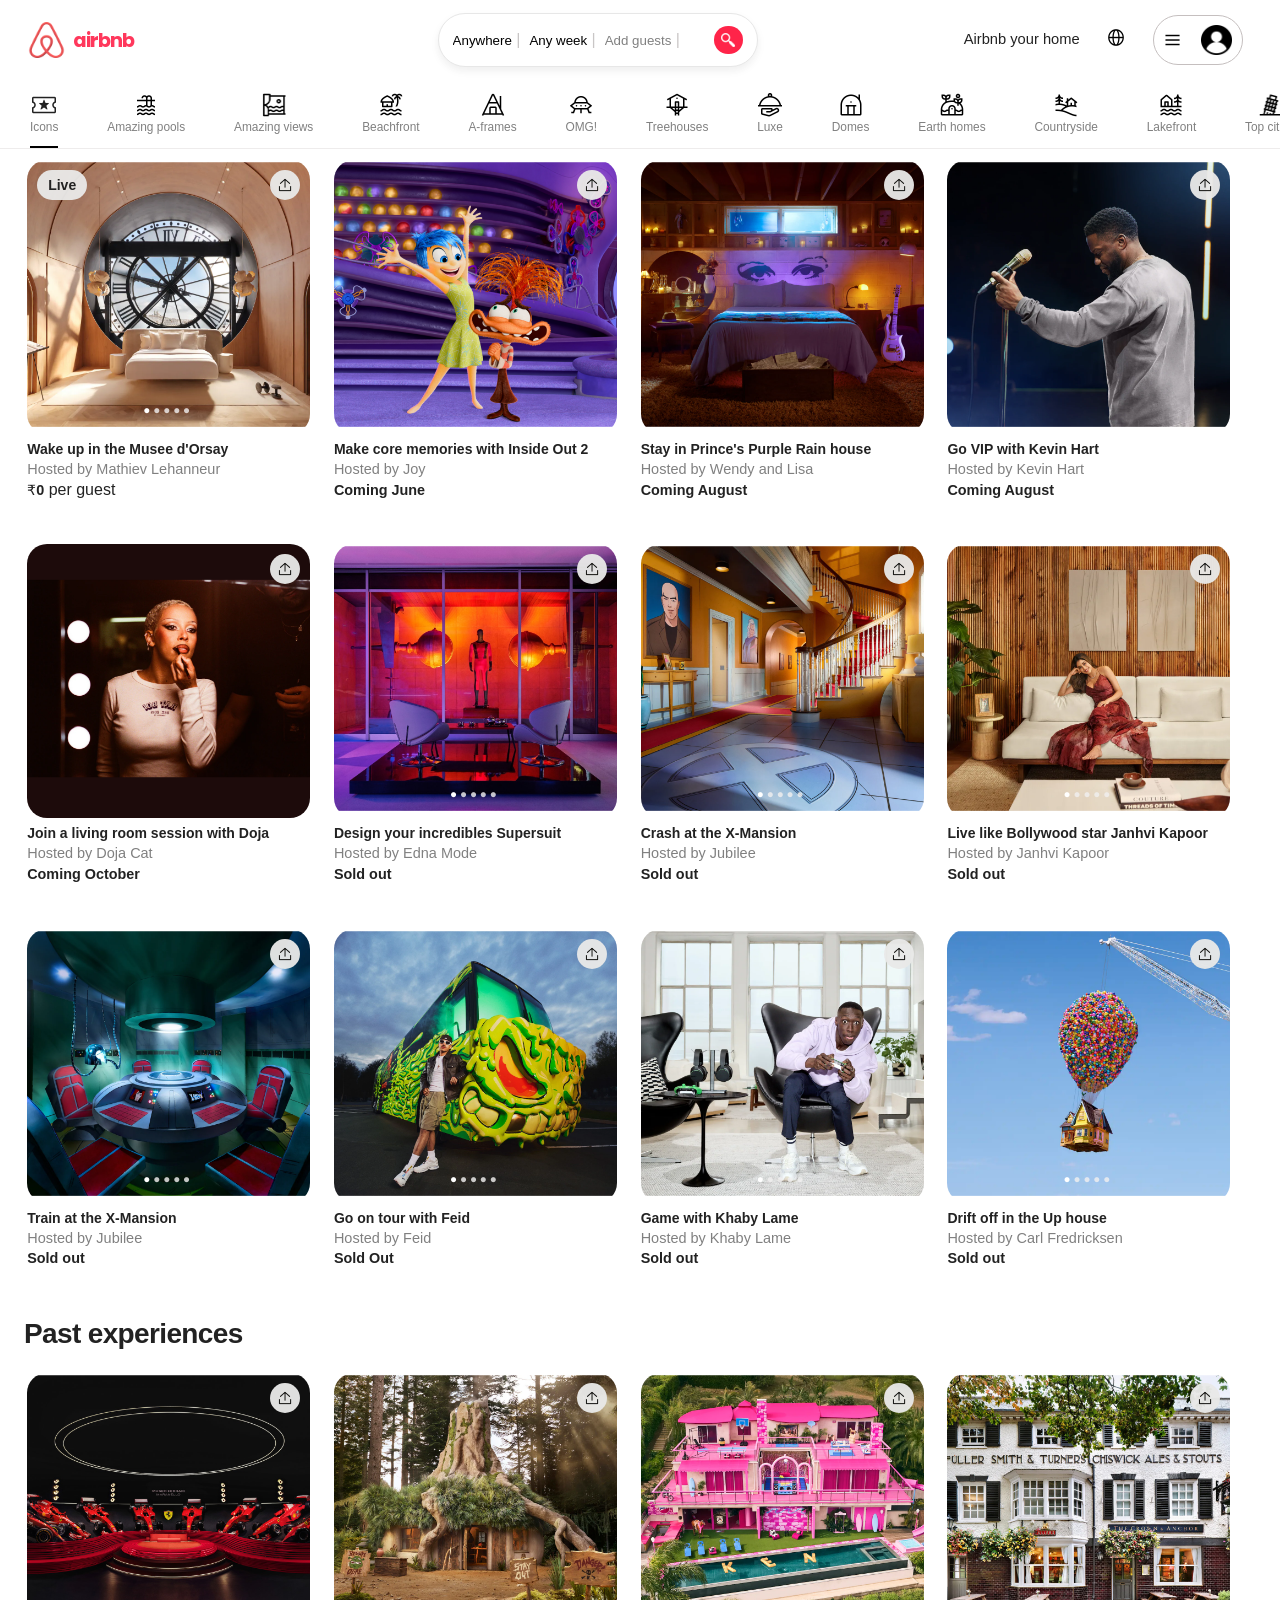
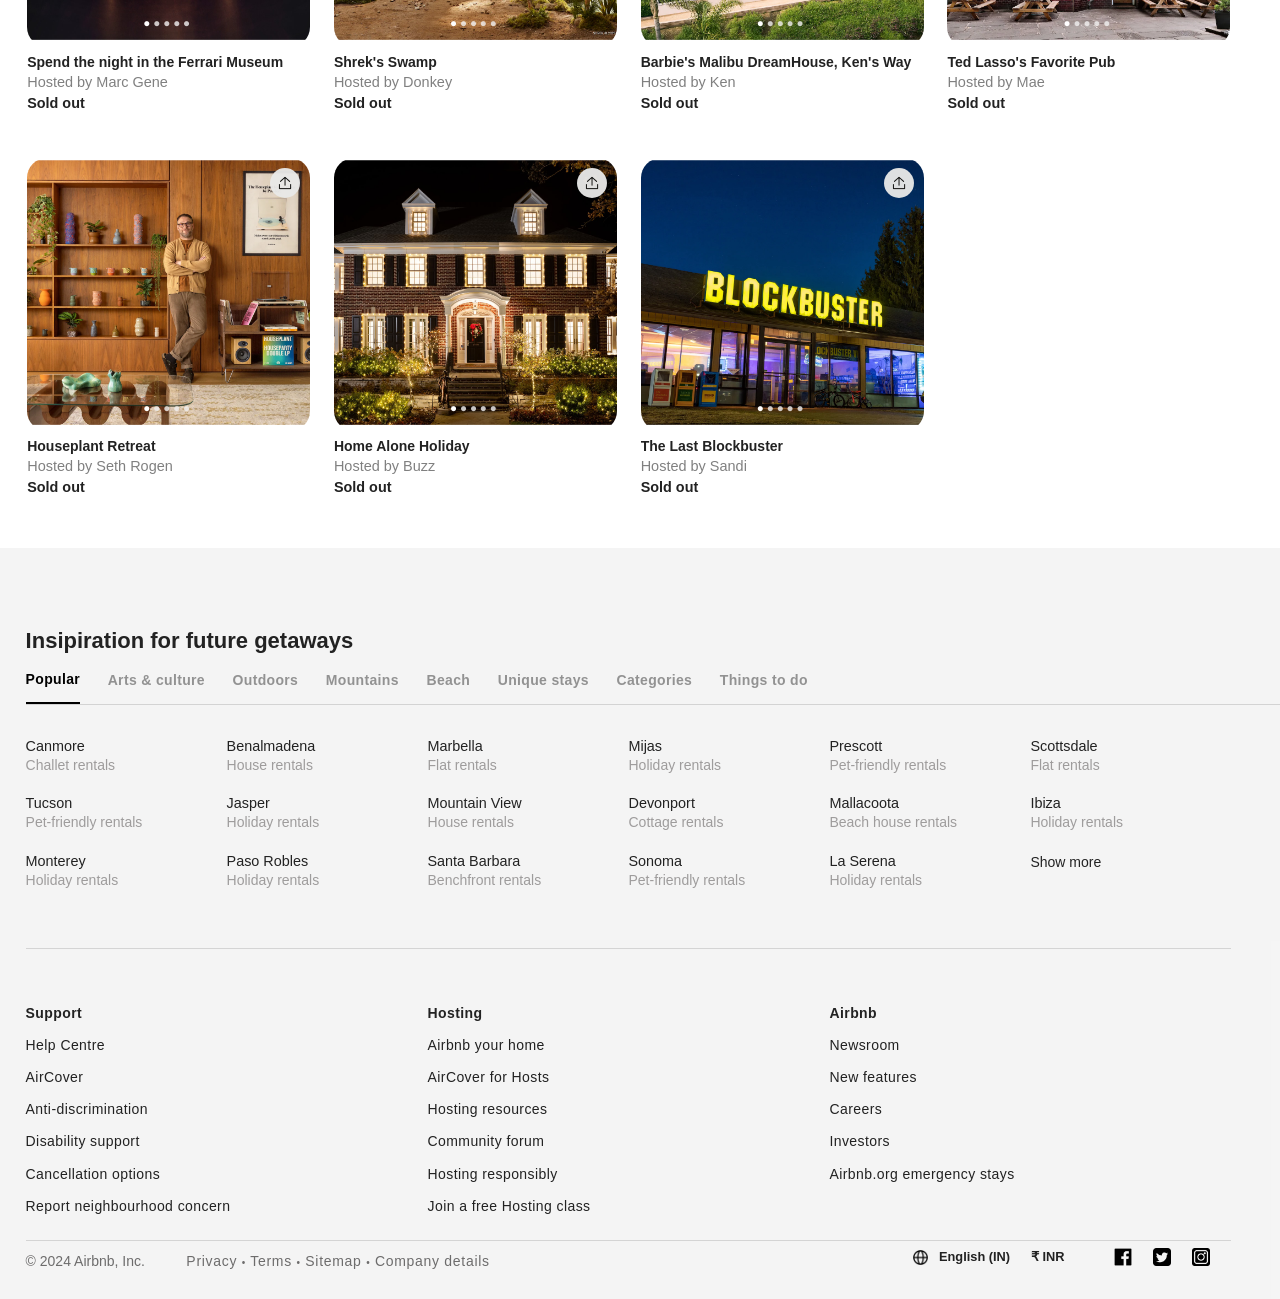
==== index.html @ fc6e86ed "inital commit" ====
<!DOCTYPE html>
<html lang="en">
  <head>
    <meta charset="UTF-8" />
    <meta name="viewport" content="width=device-width, initial-scale=1.0" />
    <title>Airbnb | Holiday rentals, cabins, beach houses and more</title>
    <link rel="stylesheet" href="style.css" />
    <link rel="icon" href="assets/icons/airbnb-icon.png" />
  </head>
  <body>
    <header>
      <button class="search-area search-width-340">
        <span class="search-icon">
          <img src="assets/icons/search.png" alt="search-icon" />
        </span>
        <span class="search-text">
          <span class="search-area-line1">Where to?</span>
          <span class="search-area-line2"
            >Anywhere • Any week • Add guests</span
          >
        </span>
      </button>

      <div class="search-width-744">
        <div class="airbnb-icon">
          <div class="icon">
            <img src="assets/icons/airbnb-icon.png" alt="" />
          </div>
          &nbsp;
          <span class="company-name">airbnb</span>
        </div>
        <div class="search-area-744">
          <button>
            <ul>
              <li>Anywhere</li>
              <li>Any week</li>
              <li>Add guests</li>
            </ul>
            <div class="search-icon">
              <img src="assets/icons/search-white.png" alt="" />
            </div>
          </button>
        </div>

        <div class="airbnb-nav-right-section">
          <span class="nav-text">Airbnb your home</span>
          <span class="globe-logo"
            ><img src="assets/icons/globe.png" alt=""
          /></span>
          <span class="user-section">
            <span class="burger-line">
              <img src="assets/icons/menu-burger-line.png" alt="" />
            </span>
            <span class="user-png">
              <img src="assets/icons/user.png" alt="" />
            </span>
          </span>
        </div>
      </div>
    </header>

    <menu>
      <div class="slidebar">
        <span class="slidebar-item">
          <img src="assets/icons/airbnb_icons.webp" alt="" />
          <p>Icons</p>
        </span>
        <span class="slidebar-item">
          <img src="assets/icons/pools_airbnb.jpg" alt="" />
          <p>Amazing pools</p>
        </span>
        <span class="slidebar-item">
          <img src="assets/icons/views_airbnb.jpg" alt="" />
          <p>Amazing views</p>
        </span>
        <span class="slidebar-item">
          <img src="assets/icons/beachfront_airbnb.jpg" alt="" />
          <p>Beachfront</p>
        </span>
        <span class="slidebar-item">
          <img src="assets/icons/a-frames_airbnb.jpg" alt="" />
          <p>A-frames</p>
        </span>
        <span class="slidebar-item">
          <img src="assets/icons/omg_airbnb.jpg" alt="" />
          <p>OMG!</p>
        </span>
        <span class="slidebar-item">
          <img src="assets/icons/tree-house_airbnb.jpg" alt="" />
          <p>Treehouses</p>
        </span>
        <span class="slidebar-item">
          <img src="assets/icons/luxe_airbnb.jpg" alt="" />
          <p>Luxe</p>
        </span>
        <span class="slidebar-item">
          <img src="assets/icons/domes_airbnb.jpg" alt="" />
          <p>Domes</p>
        </span>
        <span class="slidebar-item">
          <img src="assets/icons/earth-homes_airbnb.jpg" alt="" />
          <p>Earth homes</p>
        </span>
        <span class="slidebar-item">
          <img src="assets/icons/countryside_airbnb.jpg" alt="" />
          <p>Countryside</p>
        </span>
        <span class="slidebar-item">
          <img src="assets/icons/lakefront_airbnb.jpg" alt="" />
          <p>Lakefront</p>
        </span>
        <span class="slidebar-item">
          <img src="assets/icons/top-cities_airbnb.jpg" alt="" />
          <p>Top cities</p>
        </span>
        <span class="slidebar-item">
          <img src="assets/icons/farms_airbnb.jpg" alt="" />
          <p>Farms</p>
        </span>
        <span class="slidebar-item">
          <img src="assets/icons/wind-mill_airbnb.jpg" alt="" />
          <p>Windmills</p>
        </span>
        <span class="slidebar-item">
          <img src="assets/icons/countryside_airbnb.jpg" alt="" />
          <p>Countryside</p>
        </span>
        <span class="slidebar-item">
          <img src="assets/icons/lakefront_airbnb.jpg" alt="" />
          <p>Lakefront</p>
        </span>
        <span class="slidebar-item">
          <img src="assets/icons/top-cities_airbnb.jpg" alt="" />
          <p>Top cities</p>
        </span>
        <span class="slidebar-item">
          <img src="assets/icons/farms_airbnb.jpg" alt="" />
          <p>Farms</p>
        </span>
        <span class="slidebar-item">
          <img src="assets/icons/wind-mill_airbnb.jpg" alt="" />
          <p>Windmills</p>
        </span>
        <span class="slidebar-item">
          <img src="assets/icons/a-frames_airbnb.jpg" alt="" />
          <p>A-frames</p>
        </span>
        <span class="slidebar-item">
          <img src="assets/icons/omg_airbnb.jpg" alt="" />
          <p>OMG!</p>
        </span>
        <span class="slidebar-item">
          <img src="assets/icons/domes_airbnb.jpg" alt="" />
          <p>Domes</p>
        </span>
        <span class="slidebar-item">
          <img src="assets/icons/beachfront_airbnb.jpg" alt="" />
          <p>Beachfront</p>
        </span>
        <span class="slidebar-item">
          <img src="assets/icons/views_airbnb.jpg" alt="" />
          <p>Amazing views</p>
        </span>
        <span class="slidebar-item">
          <img src="assets/icons/luxe_airbnb.jpg" alt="" />
          <p>Luxe</p>
        </span>
        <span class="slidebar-item">
          <img src="assets/icons/earth-homes_airbnb.jpg" alt="" />
          <p>Earth homes</p>
        </span>
        <span class="slidebar-item">
          <img src="assets/icons/countryside_airbnb.jpg" alt="" />
          <p>Countryside</p>
        </span>
        <span class="slidebar-item">
          <img src="assets/icons/top-cities_airbnb.jpg" alt="" />
          <p>Top cities</p>
        </span>
      </div>
    </menu>

    <main>
      <div class="main-body">
        <div class="marble-section">
          <div class="marble">
            <div class="marble-image">
              <img
                src="assets/pictures/wake-up-Musee d'Orsay-marbler.webp"
                alt=""
              />
              <div class="overlay-text-live">Live</div>
              <div class="overlay-text">
                <img src="assets/icons/upload_icon.png" alt="" />
              </div>
              <div class="overlay-text-bottom-dots">
                <span class="first-dot">●</span>●●●●
              </div>
            </div>
            <div class="marble-heading">Wake up in the Musee d'Orsay</div>
            <div class="name">Hosted by Mathiev Lehanneur</div>
            <div class="last">
              <span class="last-insider">₹0</span> per guest
            </div>
          </div>
          <div class="marble">
            <div class="marble-image">
              <img src="assets/pictures/make-core-memories-marble.png" alt="" />
              <div class="overlay-text">
                <img src="assets/icons/upload_icon.png" alt="" />
              </div>
            </div>
            <div class="marble-heading">
              Make core memories with Inside Out 2
            </div>
            <div class="name">Hosted by Joy</div>
            <div class="last">
              <span class="last-insider">Coming June</span>
            </div>
          </div>
          <div class="marble">
            <div class="marble-image">
              <img src="assets/pictures/prince's-purple_marble.webp" alt="" />
              <div class="overlay-text">
                <img src="assets/icons/upload_icon.png" alt="" />
              </div>
            </div>
            <div class="marble-heading">Stay in Prince's Purple Rain house</div>
            <div class="name">Hosted by Wendy and Lisa</div>
            <div class="last">
              <span class="last-insider">Coming August</span>
            </div>
          </div>
          <div class="marble">
            <div class="marble-image">
              <img src="assets/pictures/go-vip-kevin-marble.webp" alt="" />
              <div class="overlay-text">
                <img src="assets/icons/upload_icon.png" alt="" />
              </div>
            </div>
            <div class="marble-heading">Go VIP with Kevin Hart</div>
            <div class="name">Hosted by Kevin Hart</div>
            <div class="last">
              <span class="last-insider">Coming August</span>
            </div>
          </div>
          <div class="marble">
            <div class="marble-image doja-img">
              <img
                src="assets/pictures/doja-marble.webp"
                alt=""
                style="width: 100%"
              />
              <div class="overlay-text">
                <img src="assets/icons/upload_icon.png" alt="" />
              </div>
            </div>
            <div class="marble-heading">
              Join a living room session with Doja
            </div>
            <div class="name">Hosted by Doja Cat</div>
            <div class="last">
              <span class="last-insider">Coming October</span>
            </div>
          </div>
          <div class="marble">
            <div class="marble-image">
              <img
                src="assets/pictures/incredible-supersuit-marble.jpeg"
                alt="hjh"
              />
              <div class="overlay-text">
                <img src="assets/icons/upload_icon.png" alt="" />
              </div>
              <div class="overlay-text-bottom-dots">
                <span class="first-dot">●</span>●●●●
              </div>
            </div>
            <div class="marble-heading">Design your incredibles Supersuit</div>
            <div class="name">Hosted by Edna Mode</div>
            <div class="last"><span class="last-insider">Sold out</span></div>
          </div>
          <div class="marble">
            <div class="marble-image">
              <img src="assets/pictures/x-mansion-marble.webp" alt="" />
              <div class="overlay-text">
                <img src="assets/icons/upload_icon.png" alt="" />
              </div>
              <div class="overlay-text-bottom-dots">
                <span class="first-dot">●</span>●●●●
              </div>
            </div>
            <div class="marble-heading">Crash at the X-Mansion</div>
            <div class="name">Hosted by Jubilee</div>
            <div class="last"><span class="last-insider">Sold out</span></div>
          </div>
          <div class="marble">
            <div class="marble-image">
              <img src="assets/pictures/janhvi-kapoor-marble.webp" alt="" />
              <div class="overlay-text">
                <img src="assets/icons/upload_icon.png" alt="" />
              </div>
              <div class="overlay-text-bottom-dots">
                <span class="first-dot">●</span>●●●●
              </div>
            </div>
            <div class="marble-heading">
              Live like Bollywood star Janhvi Kapoor
            </div>
            <div class="name">Hosted by Janhvi Kapoor</div>
            <div class="last"><span class="last-insider">Sold out</span></div>
          </div>
          <div class="marble">
            <div class="marble-image">
              <img
                src="assets/pictures/train-at-the-x-mansion-marble.webp"
                alt=""
              />
              <div class="overlay-text">
                <img src="assets/icons/upload_icon.png" alt="" />
              </div>
              <div class="overlay-text-bottom-dots">
                <span class="first-dot">●</span>●●●●
              </div>
            </div>
            <div class="marble-heading">Train at the X-Mansion</div>
            <div class="name">Hosted by Jubilee</div>
            <div class="last"><span class="last-insider">Sold out</span></div>
          </div>
          <div class="marble">
            <div class="marble-image">
              <img src="assets/pictures/go-on-tour-marble.webp" alt="" />
              <div class="overlay-text">
                <img src="assets/icons/upload_icon.png" alt="" />
              </div>
              <div class="overlay-text-bottom-dots">
                <span class="first-dot">●</span>●●●●
              </div>
            </div>
            <div class="marble-heading">Go on tour with Feid</div>
            <div class="name">Hosted by Feid</div>
            <div class="last"><span class="last-insider">Sold Out</span></div>
          </div>
          <div class="marble">
            <div class="marble-image">
              <img src="assets/pictures/Khaby Lame-marble.webp" alt="" />
              <div class="overlay-text">
                <img src="assets/icons/upload_icon.png" alt="" />
              </div>
              <div class="overlay-text-bottom-dots">
                <span class="first-dot">●</span>●●●●
              </div>
            </div>
            <div class="marble-heading">Game with Khaby Lame</div>
            <div class="name">Hosted by Khaby Lame</div>
            <div class="last"><span class="last-insider">Sold out</span></div>
          </div>
          <div class="marble">
            <div class="marble-image">
              <img
                src="assets/pictures/drift off- up-house-marble.webp"
                alt=""
              />
              <div class="overlay-text">
                <img src="assets/icons/upload_icon.png" alt="" />
              </div>
              <div class="overlay-text-bottom-dots">
                <span class="first-dot">●</span>●●●●
              </div>
            </div>
            <div class="marble-heading">Drift off in the Up house</div>
            <div class="name">Hosted by Carl Fredricksen</div>
            <div class="last"><span class="last-insider">Sold out</span></div>
          </div>
        </div>
      </div>
    </main>

    <main id="past-experiences">
      <div class="main-body-experiences">
        <div class="main-section-heading">
          <p>Past experiences</p>
        </div>
        <div class="marble-section">
          <div class="marble">
            <div class="marble-image">
              <img src="assets/pictures/ferrari-museum_marble.jpg" alt="" />
              <div class="overlay-text">
                <img src="assets/icons/upload_icon.png" alt="" />
              </div>
              <div class="overlay-text-bottom-dots">
                <span class="first-dot">●</span>●●●●
              </div>
            </div>
            <div class="marble-heading">
              Spend the night in the Ferrari Museum
            </div>
            <div class="name">Hosted by Marc Gene</div>
            <div class="last"><span class="last-insider">Sold out</span></div>
          </div>

          <div class="marble">
            <div class="marble-image">
              <img src="assets/pictures/shrek's-swamp_marble.webp" alt="" />
              <div class="overlay-text">
                <img src="assets/icons/upload_icon.png" alt="" />
              </div>
              <div class="overlay-text-bottom-dots">
                <span class="first-dot">●</span>●●●●
              </div>
            </div>
            <div class="marble-heading">Shrek's Swamp</div>
            <div class="name">Hosted by Donkey</div>
            <div class="last"><span class="last-insider">Sold out</span></div>
          </div>
          <div class="marble">
            <div class="marble-image">
              <img src="assets/pictures/barbie-house-marble.webp" alt="" />
              <div class="overlay-text">
                <img src="assets/icons/upload_icon.png" alt="" />
              </div>
              <div class="overlay-text-bottom-dots">
                <span class="first-dot">●</span>●●●●
              </div>
            </div>
            <div class="marble-heading">
              Barbie's Malibu DreamHouse, Ken's Way
            </div>
            <div class="name">Hosted by Ken</div>
            <div class="last"><span class="last-insider">Sold out</span></div>
          </div>
          <div class="marble">
            <div class="marble-image">
              <img src="assets/pictures/ted-lasso's-pub_marble.webp" alt="" />
              <div class="overlay-text">
                <img src="assets/icons/upload_icon.png" alt="" />
              </div>
              <div class="overlay-text-bottom-dots">
                <span class="first-dot">●</span>●●●●
              </div>
            </div>
            <div class="marble-heading">Ted Lasso's Favorite Pub</div>
            <div class="name">Hosted by Mae</div>
            <div class="last"><span class="last-insider">Sold out</span></div>
          </div>
          <div class="marble">
            <div class="marble-image">
              <img
                src="assets/pictures/houseplant-retreat_marble.webp"
                alt=""
              />
              <div class="overlay-text">
                <img src="assets/icons/upload_icon.png" alt="" />
              </div>
              <div class="overlay-text-bottom-dots">
                <span class="first-dot">●</span>●●●●
              </div>
            </div>
            <div class="marble-heading">Houseplant Retreat</div>
            <div class="name">Hosted by Seth Rogen</div>
            <div class="last"><span class="last-insider">Sold out</span></div>
          </div>
          <div class="marble">
            <div class="marble-image">
              <img
                src="assets/pictures/home-alone-holiday_marble.jpeg"
                alt=""
              />
              <div class="overlay-text">
                <img src="assets/icons/upload_icon.png" alt="" />
              </div>
              <div class="overlay-text-bottom-dots">
                <span class="first-dot">●</span>●●●●
              </div>
            </div>
            <div class="marble-heading">Home Alone Holiday</div>
            <div class="name">Hosted by Buzz</div>
            <div class="last"><span class="last-insider">Sold out</span></div>
          </div>
          <div class="marble">
            <div class="marble-image">
              <img src="assets/pictures/last-blockbuster_marble.webp" alt="" />
              <div class="overlay-text">
                <img src="assets/icons/upload_icon.png" alt="" />
              </div>
              <div class="overlay-text-bottom-dots">
                <span class="first-dot">●</span>●●●●
              </div>
            </div>
            <div class="marble-heading">The Last Blockbuster</div>
            <div class="name">Hosted by Sandi</div>
            <div class="last"><span class="last-insider">Sold out</span></div>
          </div>
        </div>
      </div>
    </main>

    <footer id="section1">
      <div class="footer-section-1">
        <div class="footer-heading-section">
          <span class="footer-heading"
            ><p>Insipiration for future getaways</p></span
          >
        </div>
        <div class="footer-slidebar">
          <span class="footer-slidebar-item">
            <p>Popular</p>
          </span>
          <span class="footer-slidebar-item">
            <p>Arts & culture</p>
          </span>
          <span class="footer-slidebar-item">
            <p>Outdoors</p>
          </span>
          <span class="footer-slidebar-item">
            <p>Mountains</p>
          </span>
          <span class="footer-slidebar-item">
            <p>Beach</p>
          </span>
          <span class="footer-slidebar-item">
            <p>Unique stays</p>
          </span>
          <span class="footer-slidebar-item">
            <p>Categories</p>
          </span>
          <span class="footer-slidebar-item">
            <p>Things to do</p>
          </span>
        </div>
        <div class="footer-section-detail">
          <div class="row">
            <div class="footer-heading-detail">Canmore</div>
            <div class="footer-details">Challet rentals</div>
          </div>
          <div class="row">
            <div class="footer-heading-detail">Benalmadena</div>
            <div class="footer-details">House rentals</div>
          </div>
          <div class="row">
            <div class="footer-heading-detail">Marbella</div>
            <div class="footer-details">Flat rentals</div>
          </div>
          <div class="row">
            <div class="footer-heading-detail">Mijas</div>
            <div class="footer-details">Holiday rentals</div>
          </div>
          <div class="row">
            <div class="footer-heading-detail">Prescott</div>
            <div class="footer-details">Pet-friendly rentals</div>
          </div>
          <div class="row">
            <div class="footer-heading-detail">Scottsdale</div>
            <div class="footer-details">Flat rentals</div>
          </div>
          <div class="row">
            <div class="footer-heading-detail">Tucson</div>
            <div class="footer-details">Pet-friendly rentals</div>
          </div>
          <div class="row">
            <div class="footer-heading-detail">Jasper</div>
            <div class="footer-details">Holiday rentals</div>
          </div>
          <div class="row">
            <div class="footer-heading-detail">Mountain View</div>
            <div class="footer-details">House rentals</div>
          </div>
          <div class="row">
            <div class="footer-heading-detail">Devonport</div>
            <div class="footer-details">Cottage rentals</div>
          </div>
          <div class="row">
            <div class="footer-heading-detail">Mallacoota</div>
            <div class="footer-details">Beach house rentals</div>
          </div>
          <div class="row">
            <div class="footer-heading-detail">Ibiza</div>
            <div class="footer-details">Holiday rentals</div>
          </div>
          <div class="row">
            <div class="footer-heading-detail">Anaheim</div>
            <div class="footer-details">House rentals</div>
          </div>
          <div class="row">
            <div class="footer-heading-detail">Monterey</div>
            <div class="footer-details">Holiday rentals</div>
          </div>
          <div class="row">
            <div class="footer-heading-detail">Paso Robles</div>
            <div class="footer-details">Holiday rentals</div>
          </div>
          <div class="row">
            <div class="footer-heading-detail">Santa Barbara</div>
            <div class="footer-details">Benchfront rentals</div>
          </div>
          <div class="row">
            <div class="footer-heading-detail">Sonoma</div>
            <div class="footer-details">Pet-friendly rentals</div>
          </div>
          <div class="row">
            <div class="footer-heading-detail">La Serena</div>
            <div class="footer-details">Holiday rentals</div>
          </div>
          <div class="show-more-section">
            <p>Show more</p>
          </div>
        </div>

        <div class="footer-tab-section">
          <ul class="support-section">
            <li><span class="footer-tab-heading">Support</span></li>
            <li>Help Centre</li>
            <li>AirCover</li>
            <li>Anti-discrimination</li>
            <li>Disability support</li>
            <li>Cancellation options</li>
            <li>Report neighbourhood concern</li>
          </ul>
          <ul class="hosting-section">
            <li><span class="footer-tab-heading">Hosting</span></li>
            <li>Airbnb your home</li>
            <li>AirCover for Hosts</li>
            <li>Hosting resources</li>
            <li>Community forum</li>
            <li>Hosting responsibly</li>
            <li>Join a free Hosting class</li>
          </ul>
          <ul class="airbnb-section">
            <li><span class="footer-tab-heading">Airbnb</span></li>
            <li>Newsroom</li>
            <li>New features</li>
            <li>Careers</li>
            <li>Investors</li>
            <li>Airbnb.org emergency stays</li>
          </ul>
        </div>

        <div class="end-footer">
          <div class="language-country">
            <img class="footer-globe" src="assets/icons/globe.png" alt="" />
            <span class="language-country-text">&nbsp; &nbsp;English (IN)</span>
            &nbsp; &nbsp;&nbsp; &nbsp;
            <span class="currency">₹ INR</span>
            <span class="social-logo">
              <img src="assets/icons/facebook (1).png" alt="" />
              <img src="assets/icons/twitter-sign (1).png" alt="" />
              <img src="assets/icons/instagram (1).png" alt="" />
            </span>
          </div>
          <div class="year-airbnb common-style-footer">© 2024 Airbnb, Inc.</div>
          <div class="privacy-terms common-style-footer">
            Privacy
            <span class="dot">•</span>
            Terms
            <span class="dot">•</span>
            Sitemap
            <span class="dot">•</span>
            <span class="last-end-footer-text">Company details</span>
          </div>
          <br />
        </div>
      </div>
    </footer>
  </body>
</html>
---- style.css ----
@import url("https://fonts.googleapis.com/css2?family=Poppins:ital,wght@0,100;0,200;0,300;0,400;0,500;0,600;0,700;0,800;0,900;1,100;1,200;1,300;1,400;1,500;1,600;1,700;1,800;1,900&family=Roboto+Slab:wght@100..900&display=swap");

* {
  margin: 0;
  padding: 0;
  scroll-behavior: smooth;
}

:root {
  --theme-color: rgb(236, 236, 236);
  --main-color: #ff385c;
}

body {
  /* width: 320px; */
  font-family: Circular, -apple-system, BlinkMacSystemFont, Roboto,
    Helvetica Neue, sans-serif;
  font-size: 0.875rem;
  line-height: 1.43;
  color: #222;
  margin: 0;
  -webkit-font-smoothing: antialiased;
  display: block;
}

/* --------------- Header --------------- */
header {
  width: 100%;
  height: 80px;
  display: flex;
  align-items: center;
  justify-content: center;
  position: fixed;
  z-index: 4;
  top: 0px;
  background-color: white;
}

header .search-area {
  background-color: red;
  width: 90%;
  height: 50px;
  display: grid;
  grid-template-columns: repeat(15, 1fr);
  gap: 2px;
  margin-top: 20px;
  background-color: white;
  border-radius: 30px;
  box-sizing: border-box;
  border: none;
  box-shadow: 0px 0px 17px rgb(221, 219, 219);
  text-overflow: ellipsis;
  position: fixed;
  z-index: 1;
  margin-top: 0px;
  justify-content: center;
  align-items: center;
  /* display: flex; */
  /* justify-content: center; */
}

header .search-width-744 {
  display: none;
}

header button .search-icon {
  grid-column: 1/2;
  width: 50px;
  /* display: flex; */
  /* width: 100%; */
  /* height: 100%; */
  /* align-items: center; */
  /* justify-content: center; */
}

.search-icon img {
  width: 25px;
  height: 25px;
}

header button .search-text {
  grid-column: 2/6;
  display: flex;
  flex-direction: column;
  justify-content: start;
  /* line-height: 1rem; */
  /* letter-spacing: -0.01375rem; */
}

button .search-text .search-area-line1 {
  align-items: start;
  justify-content: left;
  width: max-content;
  color: #222222;
  font-size: 0.875rem;
  font-weight: 500;
  line-height: 1.25rem;
}

.search-text .search-area-line2 {
  font-size: 0.75rem;
  width: max-content;
  color: #6a6a6a;
  font-size: 0.75rem;
  line-height: 1rem;
}

/* --------------- Menu --------------- */
menu {
  overflow: hidden;
  position: fixed;
  z-index: 3;
  top: 70px;
  background-color: white;
}
menu .slidebar {
  display: flex;
  gap: 6rem;
  width: 600%;
  /* padding-top: 20px; */
  padding-top: 1.5em;
  /* padding-left: 20px; */
  padding-left: 1.5rem;
  border-bottom: 0.1px solid rgb(238, 236, 236);
  gap: 1rem;
  overflow: hidden;
  overflow-x: scroll;
}

menu .slidebar-item {
  margin: 2px;
  display: flex;
  flex-direction: column;
  align-items: center;
  justify-content: center;
  padding-bottom: 10px;
}

menu .slidebar-item:nth-child(1) {
  border-bottom: 2px solid black;
  margin-bottom: 0;
}

menu .slidebar-item img {
  width: 24px;
  padding-bottom: 2px;
}

menu .slidebar-item p {
  font-size: 0.85em;
  color: gray;
  font-weight: 400;
}

/* --------------- Main section --------------- */
main {
  margin: 0;
  padding: 0;
  width: 100%;
  display: block;
  margin-top: 11.5em;
}

main .marble-section,
.main-section-heading p {
  width: 88%;
  margin: 4%;
  margin-top: 0em;
  margin-bottom: 0em;
}

main .marble-section .marble {
  overflow: hidden;
  display: block;
  margin-top: 1.5em;
}

main .marble-section .marble-image {
  width: 100%;
  /* height: 30em; */
  border-radius: 20px;
  overflow: hidden;
  position: relative;
}

main .marble-section .marble .marble-image img {
  aspect-ratio: 315.8/300;
  width: 100%;
  height: 100%;
  object-fit: contain;
  scale: 1.4;
}

main .marble-section .marble-image .overlay-text-live {
  position: absolute;
  z-index: inherit;
  width: 50px;
  height: 30px;
  top: 10px;
  left: 10px;
  background-color: rgba(233, 233, 232, 0.952);
  border-radius: 50px;
  display: flex;
  align-items: center;
  justify-content: center;
  font-size: 0.875rem;
  font-weight: 600;
}

main .marble-section .marble-image .overlay-text {
  position: absolute;
  /* z-index: 1; */
  width: 30px;
  height: 30px;
  border-radius: 50%;
  top: 10px;
  right: 10px;
  background-color: rgba(233, 233, 232, 0.952);
  z-index: inherit;
}

main .marble-section .marble-image .overlay-text-bottom-dots {
  position: absolute;
  z-index: inherit;
  /* z-index: 1; */
  bottom: 15px;
  width: 20%;
  margin-left: 41%;
  letter-spacing: 0.18rem;
  color: rgba(240, 239, 239, 0.815);
  font-size: 0.84em;
}

main .marble-section .marble-image .overlay-text-bottom-dots .first-dot {
  color: white;
}

main .marble-section .marble-image .overlay-text img {
  width: 12px;
  height: 12px;
  margin: 9px;
}

.doja-img {
  background-color: rgb(29, 11, 11);
}

.doja-img img {
  aspect-ratio: 315/300;
  scale: 2.5;
  width: 100%;
  height: 100%;
  object-fit: contain;
}

.marble .marble-heading {
  margin-top: 5px;
  font-size: 1em;
  font-weight: 550;
  line-height: 20px;
  color: #222222;
}

.marble .name {
  line-height: inherit;
  overflow: clip;
  font-size: 0.905rem;
  color: gray;
}

.marble .last {
  /* font-size: 0.9375em; */
  font-size: 1rem;
  color: rgb(34, 34, 34);
  line-height: 20px;
}

.marble .last .last-insider {
  font-weight: 550;
  font-size: 0.9em;
}

/* ---------------Main section for Past experience --------------- */

#past-experiences {
  margin: 0px;
  margin-top: 42px;
}

.main-section-heading p {
  font-size: 2em;
  font-weight: 600;
  line-height: 2.25rem;
  letter-spacing: -0.64px;
}

/* --------------- Footer section 1 --------------- */
footer {
  background-color: rgba(241, 241, 241, 0.74);
  padding: 6%;
  padding-bottom: 2%;
  padding-left: 1.6rem;
  padding-right: 3.8%;
  margin-top: 3.2rem;
  overflow: hidden;
}

footer .footer-section-1 {
  /* padding-top: 4%; */
}

footer .footer-section-1 .footer-heading p {
  font-size: 1.375rem;
  font-weight: 600;
}

footer .footer-section-1 .footer-slidebar {
  display: flex;
  gap: 1.1rem;
  flex-direction: row;
  align-items: center;
  width: 900%;
  border-bottom: 1px solid rgb(211, 211, 211);
}

footer .footer-slidebar .footer-slidebar-item {
  height: 100%;
  padding-top: 0.8rem;
  padding-bottom: 0.8rem;
  margin-right: 10px;
}

footer .footer-slidebar .footer-slidebar-item p {
  color: rgb(146, 146, 146);
  /* font-weight: bold; */
  font-weight: 600;
  letter-spacing: 0.024em;
}

footer .footer-slidebar .footer-slidebar-item:nth-child(1) {
  border-bottom: 2.5px solid black;
}

footer .footer-section-detail {
  margin-top: 2rem;
  display: grid;
  grid-template-columns: repeat(2, 1fr);
  grid-template-rows: repeat(4, 1fr);
  row-gap: 1.2rem;
}

footer .footer-slidebar .footer-slidebar-item:nth-child(1) p {
  color: black;
}

footer .footer-section-detail .footer-heading-detail {
  font-size: 0.9rem;
  font-weight: 500;
  color: #222222;
  text-overflow: ellipsis;
  line-height: 1.125rem;
  font-family: "Circular", -apple-system, "BlinkMacSystemFont", "Roboto",
    "Helvetica Neue", sans-serif;
}

footer .footer-section-detail {
  text-overflow: ellipsis;
  /* border-bottom: 0.2px solid black; */
}

footer .footer-section-detail .row {
  text-overflow: ellipsis;
}

footer .footer-section-detail .footer-details {
  color: rgb(158, 156, 156);
  font-size: 1em;
}

.footer-section-detail .row:nth-child(n + 8) {
  display: none;
}

/* --------------- Footer tab section --------------- */
.footer-tab-section {
  margin-top: 0.05rem;
  display: grid;
  grid-template-rows: repeat(3, 1fr);
  padding-top: 1.43rem;
  padding-bottom: 0rem;
}

.footer-tab-section ul {
  line-height: 2.3em;
  padding-top: 1.8em;
  padding-bottom: 1.3em;
  border-bottom: 0.5px solid rgb(212, 212, 212);
  border-top: 0.5px solid rgb(212, 212, 212);
}

.footer-tab-section .footer-tab-heading {
  /* margin-bottom: 12px; */
  line-height: 1.125rem;
  font-size: 0.875rem;
  font-weight: 600;
}

.footer-tab-section ul:nth-child(1) {
  grid-row: 1/2;
}

.footer-tab-section ul:nth-child(2) {
  grid-row: 2/3;
}

.footer-tab-section ul:nth-child(3) {
  grid-row: 3/4;
  height: fit-content;
}

footer .footer-tab-section ul li {
  list-style-type: none;
  letter-spacing: 0.03em;
  /* width: fit-content; */
}

/* --------------- end footer section --------------- */
footer .end-footer {
  padding-top: 1.2rem;
}

footer .end-footer .language-country {
  display: flex;
  align-items: center;
  font-size: 0.78rem;
  font-weight: 600;
}

footer .end-footer .language-country .footer-globe {
  width: 15px;
  height: auto;
}

footer .end-footer .social-logo {
  display: none;
}
footer .end-footer .common-style-footer {
  color: rgb(109, 108, 108);
  /* line-height: 1rem; */
  padding-top: 0.5rem;
}

footer .end-footer .privacy-terms {
  letter-spacing: 0.05em;
  /* line-height: 1rem; */
}

footer .end-footer .dot {
  font-size: 10px;
}

footer .end-footer .last-end-footer-text::after {
}

/* --------------- Tablet view screen size --------------- */

@media screen and (min-width: 550px) {
  menu .slidebar {
    gap: 1.5rem;
  }
  main {
    margin-top: 25%;
  }

  main .marble-section {
    display: grid;
    grid-template-columns: repeat(2, 1fr);
    gap: 1.7em;
  }

  footer .end-footer {
    padding-top: 0px;
  }
}

@media screen and (min-width: 744px) {
  body {
    padding-top: 1.2rem;
  }
  header {
    width: 100%;
    padding-left: 2em;
    display: flex;
    align-items: center;
    justify-content: left;
    margin-bottom: 3px;
  }
  header .search-width-340 {
    display: none;
  }

  header .search-width-744 {
    width: 100%;
    /* display: flex;
        align-items: center;
        justify-content: center; */
    display: grid;
    /* justify-content: center; */
    align-items: center;
    grid-template-columns: repeat(12, 1fr);
    /* background-color: rgb(224, 224, 224); */
  }
  header .airbnb-icon {
    display: flex;
    flex-direction: row;
    align-items: center;
    /* justify-content: center; */
  }

  header .airbnb-icon .company-name {
    display: none;
  }

  header .search-width-744 .icon {
    width: 2.3rem;
    height: 2.3rem;
  }

  header .search-width-744 .icon img {
    width: 2.3rem;
  }

  header .search-width-744 button {
    display: flex;
    align-items: center;
    justify-content: space-between;
    border-radius: 30px;
    padding: 14px;
    /* padding-right: 0px; */
    /* padding-left: 0px; */
    overflow: hidden;
    text-overflow: ellipsis;
    background-color: white;
    border: 0.5px solid rgb(231, 231, 231);
    box-shadow: 0 4px 8px 0 rgba(0, 0, 0, 0.02),
      0 4px 10px 0 rgba(0, 0, 0, 0.05);
    height: 3.4rem;
    width: 20rem;
  }

  header .search-width-744 button ul {
    display: flex;
    justify-content: space-evenly;
    flex-direction: row;
  }

  header .search-width-744 button ul li {
    list-style-type: none;
    overflow: hidden;
    text-overflow: ellipsis;
  }

  .search-width-744 button ul li:nth-child(3) {
    color: gray;
  }

  header .search-width-744 button ul li::after {
    content: " | \00a0";
    color: rgb(201, 198, 198);
    font-size: larger;
  }

  header .search-width-744 button .search-icon {
    background-color: rgb(255, 36, 73);
    width: 1.8rem;
    height: 1.8rem;
    border-radius: 50px;
    display: flex;
    align-items: center;
    justify-content: center;
  }

  .search-width-744 button .search-icon img {
    width: 0.9rem;
    height: auto;
  }

  .search-width-744 .airbnb-nav-right-section {
    height: 100%;
    display: flex;
    justify-content: space-around;
    align-items: center;
    /* gap: 1.5em; */
  }

  .search-width-744 .airbnb-nav-right-section .nav-text {
    font-size: 1.05em;
    font-weight: 500;
  }

  .user-section {
    display: flex;
    justify-content: space-around;
    align-items: center;
    height: 3rem;
    width: 5.5rem;
    border-radius: 25px;
    border: 1px solid rgb(197, 191, 191);
  }

  .user-section .burger-line,
  .user-section .user-png {
    display: flex;
  }

  .search-width-744 .airbnb-nav-right-section img {
    width: 16.5px;
    height: auto;
  }

  .search-width-744 .airbnb-nav-right-section .burger-line img {
    width: 1.1rem;
  }

  .search-width-744 .airbnb-nav-right-section .user-png img {
    width: 1.9rem;
  }

  header .search-width-744 .icon {
    grid-column: 1/2;
  }

  header .search-width-744 .search-area-744 {
    grid-column: 2/7;
  }

  header .search-width-744 .airbnb-nav-right-section {
    grid-column: 8/12;
  }

  menu .slidebar {
    gap: 2.5rem;
    padding-left: 2em;
    /* padding-top: 2rem; */
  }

  main {
    margin-top: 7.5rem;
  }

  main .marble-section {
    width: 94%;
    margin: 3rem;
    /* margin-left: 4.8rem; */
    /* margin-right: 4.8rem; */
    margin-left: 1.7rem;
  }

  #past-experiences .marble-section {
    margin-top: 0;
  }

  .main-section-heading p {
    margin-left: 1.5rem;
  }
  a footer {
    padding-left: 2rem;
  }

  footer .footer-section-detail {
    display: grid;
    grid-template-rows: repeat(6, 1fr);
  }

  .footer-section-detail .row:nth-child(n + 8) {
    display: block;
  }

  .footer-section-detail .row:nth-child(n + 12) {
    display: none;
  }

  footer .end-footer .social-logo {
    display: flex;
  }

  .end-footer {
    display: flex;
    flex-direction: column;
    justify-content: center;
    align-items: center;
  }

  .end-footer .language-country {
    /* width: %; */
    display: flex;
    align-items: center;
    justify-content: space-around;
  }

  .language-country-text,
  .currency {
    font-size: 0.8rem;
  }

  .social-logo {
    width: 6rem;
    height: 2rem;
    padding-left: 2rem;
    display: flex;
    align-items: center;
    justify-content: space-between;
  }

  .language-country .social-logo img {
    width: 18px;
    height: auto;
  }

  .language-country .currency::after {
    content: "\00a0 \00a0 \00a0 \00a0 \00a0";
  }
}

@media screen and (min-width: 950px) {
  header .search-width-744 {
    display: grid;
    grid-template-columns: repeat(11, 1fr);
  }

  header .search-width-744 .icon {
    grid-column: 1/2;
  }

  header .search-width-744 .search-area-744 {
    grid-column: 4/7;
  }

  header .search-width-744 .airbnb-nav-right-section {
    grid-column: 8/11;
  }

  main .marble-section {
    display: grid;
    grid-template-columns: repeat(3, 1fr);
  }

  footer .footer-section-detail {
    display: grid;
    grid-template-columns: repeat(3, 1fr);
    grid-template-rows: repeat(4, 1fr);
  }

  .footer-tab-section {
    display: flex;
    /* display: flex;
        flex-direction: row;
        justify-content: flex-start;
        gap: 8rem; */
    display: grid;
    grid-template-rows: repeat(1, 1fr);
    grid-template-columns: repeat(3, 1fr);
    /* display: grid;
        grid-template-rows: repeat(1, 1fr);
        grid-template-columns: repeat(3, 1fr); */
  }

  .footer-tab-section ul:nth-child(1) {
    grid-column: 1/2;
    grid-row: 1/-1;
  }

  .footer-tab-section ul:nth-child(2) {
    grid-column: 2/3;
    grid-row: 1/2;
  }

  .footer-tab-section ul:nth-child(3) {
    grid-column: 3/4;
    grid-row: 1/3;
  }

  .footer-tab-section ul {
    border: none;
  }

  .footer-tab-section {
    border-bottom: 0.5px solid rgb(212, 212, 212);
    border-top: 0.5px solid rgb(212, 212, 212);
  }
}

@media screen and (min-width: 1128px) {
  header .search-width-744 {
    display: grid;
    grid-template-columns: repeat(25, 1fr);
  }

  header .airbnb-icon .company-name {
    display: contents;
    color: var(--main-color);
    font-size: 1.4em;
    font-family: "Poppins", sans-serif;
    font-weight: 700;
    font-style: normal;
    letter-spacing: -1px;
  }

  /* header .airbnb-icon {
        display: flex;
        flex-direction: row;
        align-items: center;
    } */

  header .search-width-744 .airbnb-icon {
    grid-column: 1/7;
  }

  header .search-width-744 .search-area-744 {
    grid-column: 9/15;
  }

  header .search-width-744 .airbnb-nav-right-section {
    grid-column: 19/25;
  }

  menu .slidebar {
    gap: 2.8rem;
  }

  main .marble-section {
    display: grid;
    grid-template-columns: repeat(4, 1fr);
  }

  footer .footer-section-detail {
    display: grid;
    grid-template-columns: repeat(6, 1fr);
    grid-template-rows: rows(3, 1fr);
  }

  .footer-section-detail .row:nth-child(n + 12) {
    display: block;
  }

  .footer-section-detail .row:nth-child(13) {
    display: none;
  }

  footer .end-footer {
    display: grid;
    grid-template-columns: repeat(15, 1fr);
    grid-template-rows: repeat(1, 1fr);
  }

  footer .end-footer .year-airbnb {
    grid-column: 1/3;
    grid-row: 1/2;
  }

  footer .end-footer .privacy-terms {
    grid-column: 3/8;
    grid-row: 1/2;
  }

  footer .end-footer .language-country {
    grid-column: 12/16;
    grid-row: 1/2;
  }

  footer .end-footer .language-country {
    /* background-color: red; */
    width: 19rem;
    display: flex;
    justify-content: center;
    align-items: center;
  }
}

@media screen and (min-width: 1640px) {
  /* body {
        padding: 3rem;
        padding-top: 1rem;
        padding-bottom: 0;
    } */

  header,
  menu,
  main {
    padding: 3rem;
    padding-bottom: 0;
    padding-top: 0;
  }

  main {
    padding: 0;
    padding-top: em;
  }

  header {
    padding-top: 0;
    padding-bottom: 0;
  }

  header .search-width-744 {
    display: grid;
    grid-template-columns: repeat(50, 1fr);
    /* right: 15rem; */
  }

  header .search-width-744 .airbnb-icon .company-name {
    display: inline;
  }

  header .search-width-744 .airbnb-icon {
    grid-column: 2/3;
    display: flex;
    align-items: center;
    justify-content: center;
  }

  header .search-width-744 .search-area-744 {
    grid-column: 20/30;
  }

  header .search-width-744 .airbnb-nav-right-section {
    grid-column: 39/48;
  }

  menu .slidebar {
    gap: 2.2rem;
  }

  main .marble-section {
    /* margin-left: 4.5rem; */
    display: grid;
    grid-template-columns: repeat(5, 1fr);
    gap: 1rem;
    margin-left: 4rem;
    margin-right: 4rem;
  }

  main .marble-section .marble .marble-image img {
    /* aspect-ratio: 306/300; */
  }

  .main-section-heading p {
    margin-left: 5.2rem;
  }

  main .marble-section .marble {
    display: flex;
    flex-direction: column;
    align-items: center;
    text-align: left;
  }

  .marble .marble-heading,
  .marble .name,
  .marble .last {
    width: 100%;
  }

  main .marble-section .marble-image {
    width: 95%;
  }

  footer {
    padding-left: 4.9em;
    padding-top: 3.5rem;
  }

  footer .end-footer {
    padding-top: 1em;
    display: grid;
    grid-template-columns: repeat(30, 1fr);
  }

  footer .end-footer .year-airbnb {
    grid-column: 1/4;
  }

  footer .end-footer .privacy-terms {
    grid-column: 4/16;
  }

  footer .end-footer .language-country {
    grid-column: 29/31;
  }

  .social-logo {
    padding-left: 0.5em;
  }
}

@media screen and (min-width: 1880px) {
  menu .slidebar {
    gap: 2.7rem;
  }
  main .marble-section {
    display: grid;
    grid-template-columns: repeat(6, 1fr);
  }

  footer {
    padding-left: 23.6rem;
    padding-right: 23.6rem;
  }
  footer .end-footer .year-airbnb {
    grid-column: 1/6;
  }

  footer .end-footer .privacy-terms {
    grid-column: 6/18;
  }
}
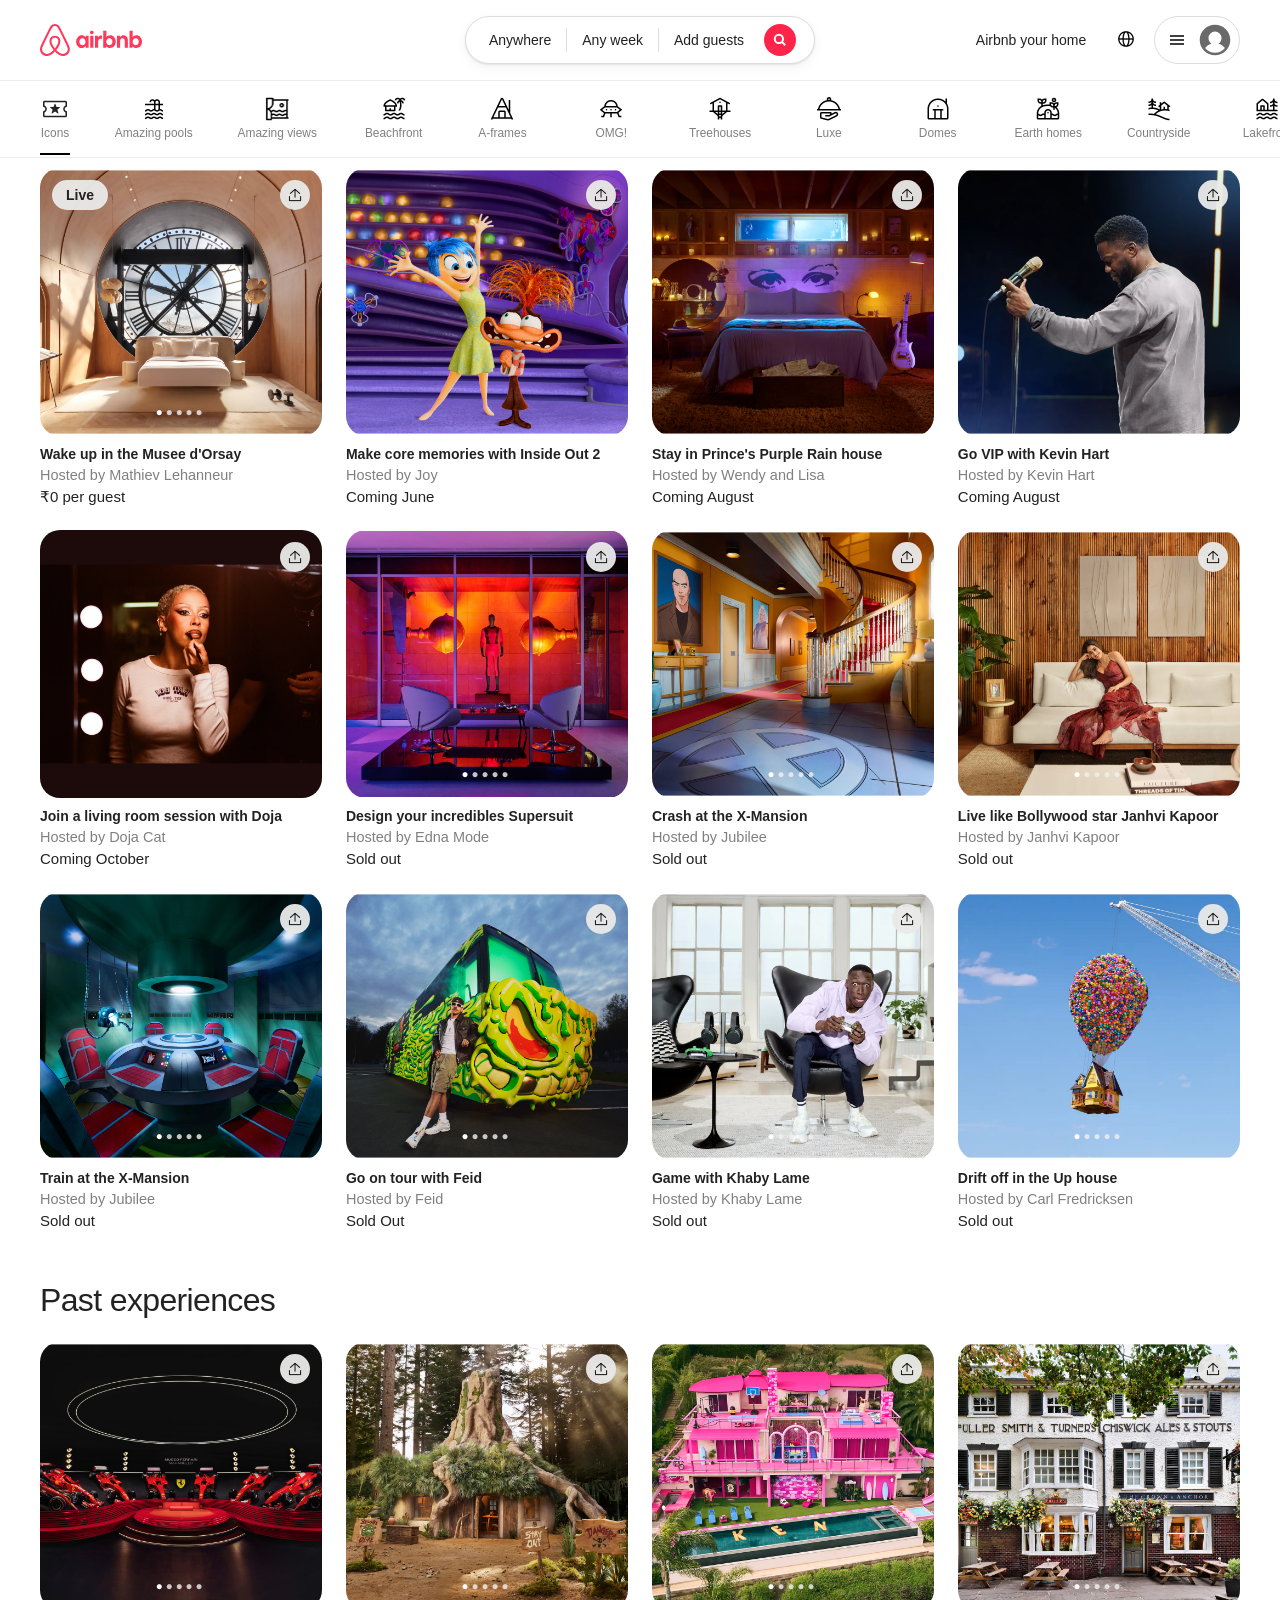
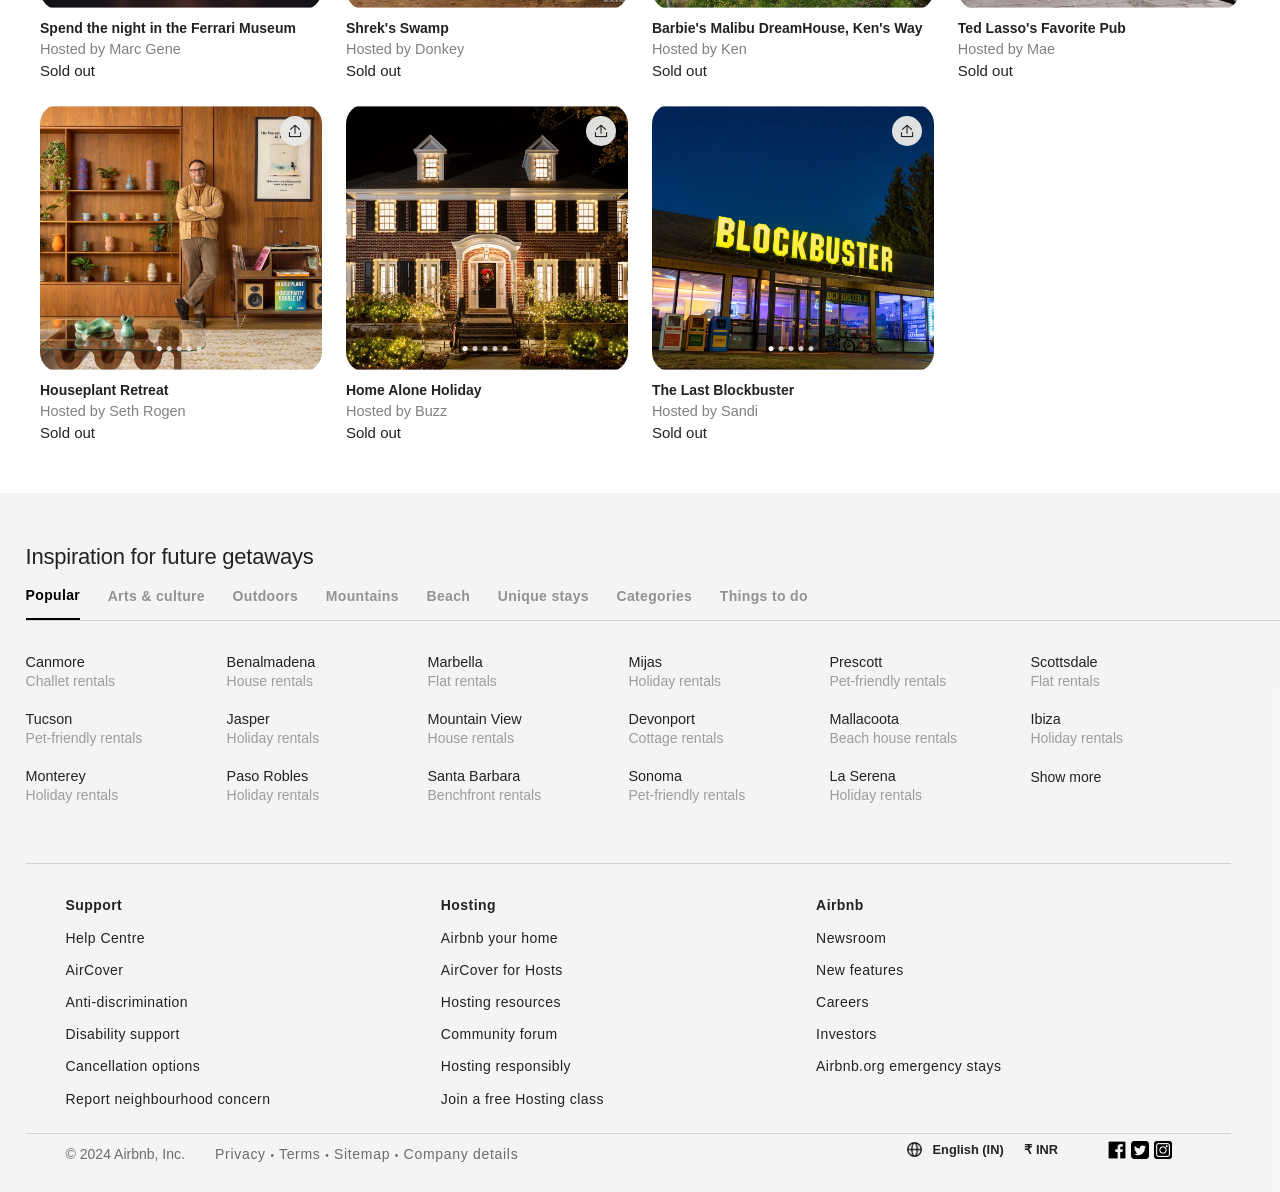
==== commit cb208dec: "updation" ====
--- a/index.html
+++ b/index.html
@@ -11,14 +11,12 @@
     <header>
       <button class="search-area search-width-340">
         <span class="search-icon">
-          <img src="assets/icons/search.png" alt="search-icon" />
+          <img src="assets/icons/search.svg" alt="search-icon" />
         </span>
         <span class="search-text">
-          <span class="search-area-line1">Where to?</span>
-          <span class="search-area-line2"
-            >Anywhere • Any week • Add guests</span
-          >
-        </span>
+          <p class="search-area-line1">Where to?</p>
+          <p class="search-area-line2"
+            ><span>Anywhere</span><span class="dot">•</span><span>Any week</span><span class="dot">•</span><span>Add guests</span></p>
       </button>
 
       <div class="search-width-744">
@@ -26,44 +24,59 @@
           <div class="icon">
             <img src="assets/icons/airbnb-icon.png" alt="" />
           </div>
-          &nbsp;
-          <span class="company-name">airbnb</span>
+          <div class="icon-with-name">
+          </div>
+          <span class="company-name">
+                        <svg width="102" height="32" style="display: block;"><path d="M29.3864 22.7101C29.2429 22.3073 29.0752 21.9176 28.9157 21.5565C28.6701 21.0011 28.4129 20.4446 28.1641 19.9067L28.1444 19.864C25.9255 15.0589 23.5439 10.1881 21.0659 5.38701L20.9607 5.18316C20.7079 4.69289 20.4466 4.18596 20.1784 3.68786C19.8604 3.0575 19.4745 2.4636 19.0276 1.91668C18.5245 1.31651 17.8956 0.833822 17.1853 0.502654C16.475 0.171486 15.7005 -9.83959e-05 14.9165 4.23317e-08C14.1325 9.84805e-05 13.3581 0.171877 12.6478 0.503224C11.9376 0.834571 11.3088 1.31742 10.8059 1.91771C10.3595 2.46476 9.97383 3.05853 9.65572 3.68858C9.38521 4.19115 9.12145 4.70278 8.8664 5.19757L8.76872 5.38696C6.29061 10.1884 3.90903 15.0592 1.69015 19.8639L1.65782 19.9338C1.41334 20.463 1.16057 21.0102 0.919073 21.5563C0.75949 21.9171 0.592009 22.3065 0.448355 22.7103C0.0369063 23.8104 -0.094204 24.9953 0.0668098 26.1585C0.237562 27.334 0.713008 28.4447 1.44606 29.3804C2.17911 30.3161 3.14434 31.0444 4.24614 31.4932C5.07835 31.8299 5.96818 32.002 6.86616 32C7.14824 31.9999 7.43008 31.9835 7.71027 31.9509C8.846 31.8062 9.94136 31.4366 10.9321 30.8639C12.2317 30.1338 13.5152 29.0638 14.9173 27.5348C16.3194 29.0638 17.6029 30.1338 18.9025 30.8639C19.8932 31.4367 20.9886 31.8062 22.1243 31.9509C22.4045 31.9835 22.6864 31.9999 22.9685 32C23.8664 32.002 24.7561 31.8299 25.5883 31.4932C26.6901 31.0444 27.6554 30.3161 28.3885 29.3804C29.1216 28.4447 29.5971 27.3341 29.7679 26.1585C29.9287 24.9952 29.7976 23.8103 29.3864 22.7101ZM14.9173 24.377C13.1816 22.1769 12.0678 20.1338 11.677 18.421C11.5169 17.7792 11.4791 17.1131 11.5656 16.4573C11.6339 15.9766 11.8105 15.5176 12.0821 15.1148C12.4163 14.6814 12.8458 14.3304 13.3374 14.0889C13.829 13.8475 14.3696 13.7219 14.9175 13.7219C15.4655 13.722 16.006 13.8476 16.4976 14.0892C16.9892 14.3307 17.4186 14.6817 17.7528 15.1151C18.0244 15.5181 18.201 15.9771 18.2693 16.4579C18.3556 17.114 18.3177 17.7803 18.1573 18.4223C17.7661 20.1349 16.6526 22.1774 14.9173 24.377ZM27.7406 25.8689C27.6212 26.6908 27.2887 27.4674 26.7762 28.1216C26.2636 28.7759 25.5887 29.2852 24.8183 29.599C24.0393 29.9111 23.1939 30.0217 22.3607 29.9205C21.4946 29.8089 20.6599 29.5239 19.9069 29.0824C18.7501 28.4325 17.5791 27.4348 16.2614 25.9712C18.3591 23.3846 19.669 21.0005 20.154 18.877C20.3723 17.984 20.4196 17.0579 20.2935 16.1475C20.1791 15.3632 19.8879 14.615 19.4419 13.9593C18.9194 13.2519 18.2378 12.6768 17.452 12.2805C16.6661 11.8842 15.798 11.6777 14.9175 11.6777C14.0371 11.6777 13.1689 11.8841 12.383 12.2803C11.5971 12.6765 10.9155 13.2515 10.393 13.9589C9.94707 14.6144 9.65591 15.3624 9.5414 16.1465C9.41524 17.0566 9.4623 17.9822 9.68011 18.8749C10.1648 20.9993 11.4748 23.384 13.5732 25.9714C12.2555 27.4348 11.0845 28.4325 9.92769 29.0825C9.17468 29.5239 8.34007 29.809 7.47395 29.9205C6.64065 30.0217 5.79525 29.9111 5.0162 29.599C4.24581 29.2852 3.57092 28.7759 3.05838 28.1217C2.54585 27.4674 2.21345 26.6908 2.09411 25.8689C1.97932 25.0334 2.07701 24.1825 2.37818 23.3946C2.49266 23.0728 2.62663 22.757 2.7926 22.3818C3.0274 21.851 3.27657 21.3115 3.51759 20.7898L3.54996 20.7197C5.75643 15.9419 8.12481 11.0982 10.5894 6.32294L10.6875 6.13283C10.9384 5.64601 11.1979 5.14267 11.4597 4.6563C11.7101 4.15501 12.0132 3.68171 12.3639 3.2444C12.6746 2.86903 13.0646 2.56681 13.5059 2.35934C13.9473 2.15186 14.4291 2.04426 14.9169 2.04422C15.4047 2.04418 15.8866 2.15171 16.3279 2.35911C16.7693 2.56651 17.1593 2.86867 17.4701 3.24399C17.821 3.68097 18.1242 4.15411 18.3744 4.65538C18.6338 5.13742 18.891 5.63623 19.1398 6.11858L19.2452 6.32315C21.7097 11.0979 24.078 15.9415 26.2847 20.7201L26.3046 20.7631C26.5498 21.2936 26.8033 21.8419 27.042 22.382C27.2082 22.7577 27.3424 23.0738 27.4566 23.3944C27.7576 24.1824 27.8553 25.0333 27.7406 25.8689Z" fill="currentcolor"></path><path d="M41.6847 24.1196C40.8856 24.1196 40.1505 23.9594 39.4792 23.6391C38.808 23.3188 38.2327 22.8703 37.7212 22.2937C37.2098 21.7172 36.8263 21.0445 36.5386 20.3078C36.2509 19.539 36.123 18.7062 36.123 17.8093C36.123 16.9124 36.2829 16.0475 36.5705 15.2787C36.8582 14.51 37.2737 13.8373 37.7852 13.2287C38.2966 12.6521 38.9039 12.1716 39.6071 11.8513C40.3103 11.531 41.0455 11.3708 41.8765 11.3708C42.6756 11.3708 43.3788 11.531 44.0181 11.8833C44.6574 12.2037 45.1688 12.6841 45.5843 13.2927L45.6802 11.7232H48.6209V23.7992H45.6802L45.5843 22.0375C45.1688 22.6781 44.6254 23.1906 43.9222 23.575C43.2829 23.9274 42.5158 24.1196 41.6847 24.1196ZM42.4519 21.2367C43.0272 21.2367 43.5386 21.0765 44.0181 20.7882C44.4656 20.4679 44.8172 20.0515 45.1049 19.539C45.3606 19.0265 45.4884 18.4179 45.4884 17.7452C45.4884 17.0725 45.3606 16.4639 45.1049 15.9514C44.8492 15.4389 44.4656 15.0225 44.0181 14.7022C43.5706 14.3818 43.0272 14.2537 42.4519 14.2537C41.8765 14.2537 41.3651 14.4139 40.8856 14.7022C40.4382 15.0225 40.0866 15.4389 39.7989 15.9514C39.5432 16.4639 39.4153 17.0725 39.4153 17.7452C39.4153 18.4179 39.5432 19.0265 39.7989 19.539C40.0546 20.0515 40.4382 20.4679 40.8856 20.7882C41.3651 21.0765 41.8765 21.2367 42.4519 21.2367ZM53.6392 8.4559C53.6392 8.80825 53.5753 9.12858 53.4154 9.38483C53.2556 9.64109 53.0319 9.86531 52.7442 10.0255C52.4565 10.1856 52.1369 10.2497 51.8173 10.2497C51.4976 10.2497 51.178 10.1856 50.8903 10.0255C50.6026 9.86531 50.3789 9.64109 50.2191 9.38483C50.0592 9.09654 49.9953 8.80825 49.9953 8.4559C49.9953 8.10355 50.0592 7.78323 50.2191 7.52697C50.3789 7.23868 50.6026 7.04649 50.8903 6.88633C51.178 6.72617 51.4976 6.66211 51.8173 6.66211C52.1369 6.66211 52.4565 6.72617 52.7442 6.88633C53.0319 7.04649 53.2556 7.27072 53.4154 7.52697C53.5433 7.78323 53.6392 8.07152 53.6392 8.4559ZM50.2191 23.7672V11.6911H53.4154V23.7672H50.2191V23.7672ZM61.9498 14.8623V14.8943C61.79 14.8303 61.5982 14.7982 61.4383 14.7662C61.2466 14.7342 61.0867 14.7342 60.895 14.7342C60 14.7342 59.3287 14.9904 58.8812 15.535C58.4018 16.0795 58.178 16.8483 58.178 17.8413V23.7672H54.9817V11.6911H57.9223L58.0182 13.517C58.3379 12.8763 58.7214 12.3958 59.2648 12.0435C59.7762 11.6911 60.3835 11.531 61.0867 11.531C61.3105 11.531 61.5342 11.563 61.726 11.595C61.8219 11.6271 61.8858 11.6271 61.9498 11.6591V14.8623ZM63.2283 23.7672V6.72617H66.4247V13.2287C66.8722 12.6521 67.3836 12.2036 68.0229 11.8513C68.6622 11.531 69.3654 11.3388 70.1645 11.3388C70.9635 11.3388 71.6987 11.4989 72.3699 11.8193C73.0412 12.1396 73.6165 12.588 74.128 13.1646C74.6394 13.7412 75.0229 14.4139 75.3106 15.1506C75.5983 15.9194 75.7261 16.7522 75.7261 17.6491C75.7261 18.546 75.5663 19.4109 75.2787 20.1796C74.991 20.9484 74.5755 21.6211 74.064 22.2297C73.5526 22.8063 72.9453 23.2867 72.2421 23.6071C71.5389 23.9274 70.8037 24.0875 69.9727 24.0875C69.1736 24.0875 68.4704 23.9274 67.8311 23.575C67.1918 23.2547 66.6804 22.7742 66.2649 22.1656L66.169 23.7352L63.2283 23.7672ZM69.3973 21.2367C69.9727 21.2367 70.4841 21.0765 70.9635 20.7882C71.411 20.4679 71.7626 20.0515 72.0503 19.539C72.306 19.0265 72.4339 18.4179 72.4339 17.7452C72.4339 17.0725 72.306 16.4639 72.0503 15.9514C71.7626 15.4389 71.411 15.0225 70.9635 14.7022C70.5161 14.3818 69.9727 14.2537 69.3973 14.2537C68.822 14.2537 68.3106 14.4139 67.8311 14.7022C67.3836 15.0225 67.032 15.4389 66.7443 15.9514C66.4886 16.4639 66.3608 17.0725 66.3608 17.7452C66.3608 18.4179 66.4886 19.0265 66.7443 19.539C67 20.0515 67.3836 20.4679 67.8311 20.7882C68.3106 21.0765 68.822 21.2367 69.3973 21.2367ZM76.9408 23.7672V11.6911H79.8814L79.9773 13.2607C80.3289 12.6841 80.8084 12.2357 81.4157 11.8833C82.023 11.531 82.7262 11.3708 83.5253 11.3708C84.4203 11.3708 85.1874 11.595 85.8267 12.0115C86.4979 12.4279 87.0094 13.0365 87.361 13.8053C87.7126 14.574 87.9043 15.5029 87.9043 16.56V23.7992H84.708V16.9764C84.708 16.1436 84.5162 15.4709 84.1326 14.9904C83.7491 14.51 83.2376 14.2537 82.5664 14.2537C82.0869 14.2537 81.6714 14.3498 81.2878 14.574C80.9362 14.7982 80.6486 15.0865 80.4248 15.503C80.2011 15.8873 80.1052 16.3678 80.1052 16.8483V23.7672H76.9408V23.7672ZM89.5025 23.7672V6.72617H92.6989V13.2287C93.1464 12.6521 93.6578 12.2036 94.2971 11.8513C94.9364 11.531 95.6396 11.3388 96.4387 11.3388C97.2378 11.3388 97.9729 11.4989 98.6442 11.8193C99.3154 12.1396 99.8907 12.588 100.402 13.1646C100.914 13.7412 101.297 14.4139 101.585 15.1506C101.873 15.9194 102 16.7522 102 17.6491C102 18.546 101.841 19.4109 101.553 20.1796C101.265 20.9484 100.85 21.6211 100.338 22.2297C99.8268 22.8063 99.2195 23.2867 98.5163 23.6071C97.8131 23.9274 97.0779 24.0875 96.2469 24.0875C95.4478 24.0875 94.7446 23.9274 94.1053 23.575C93.466 23.2547 92.9546 22.7742 92.5391 22.1656L92.4432 23.7352L89.5025 23.7672ZM95.7035 21.2367C96.2788 21.2367 96.7903 21.0765 97.2697 20.7882C97.7172 20.4679 98.0688 20.0515 98.3565 19.539C98.6122 19.0265 98.7401 18.4179 98.7401 17.7452C98.7401 17.0725 98.6122 16.4639 98.3565 15.9514C98.1008 15.4389 97.7172 15.0225 97.2697 14.7022C96.8222 14.3818 96.2788 14.2537 95.7035 14.2537C95.1281 14.2537 94.6167 14.4139 94.1373 14.7022C93.6898 15.0225 93.3382 15.4389 93.0505 15.9514C92.7628 16.4639 92.6669 17.0725 92.6669 17.7452C92.6669 18.4179 92.7948 19.0265 93.0505 19.539C93.3062 20.0515 93.6898 20.4679 94.1373 20.7882C94.6167 21.0765 95.0962 21.2367 95.7035 21.2367Z" fill="currentcolor"></path></svg>
+
+          </span>
         </div>
         <div class="search-area-744">
           <button>
             <ul>
-              <li>Anywhere</li>
-              <li>Any week</li>
-              <li>Add guests</li>
+              <li> <span class="search-textt" style="font-weight: 500;">Anywhere</span></li>
+              <span class="search-button-line"></span>
+              <li> <span class="search-textt" style="font-weight: 500;">Any week</span></li>
+              <span class="search-button-line"></span>
+              <li ><span class="search-textt" style="font-weight: normal;">Add guests</span>
+
+                <div class="search-icon">
+                  <svg xmlns="http://www.w3.org/2000/svg" viewBox="0 0 32 32" aria-hidden="true" role="presentation" focusable="false" style="display: block; fill: none; height: 12px; width: 12px; stroke: currentcolor; stroke-width: 5.33333; overflow: visible;"><path fill="none" d="M13 24a11 11 0 1 0 0-22 11 11 0 0 0 0 22zm8-3 9 9"></path></svg>     
+                </div>
+              </li>
+              
+              
             </ul>
-            <div class="search-icon">
-              <img src="assets/icons/search-white.png" alt="" />
-            </div>
+            
+            
           </button>
         </div>
 
         <div class="airbnb-nav-right-section">
+         <div class="xyz">
           <span class="nav-text">Airbnb your home</span>
           <span class="globe-logo"
             ><img src="assets/icons/globe.png" alt=""
           /></span>
+         </div>
           <span class="user-section">
             <span class="burger-line">
-              <img src="assets/icons/menu-burger-line.png" alt="" />
+              <img src="assets/icons/hamburger.svg" alt="" />
             </span>
             <span class="user-png">
-              <img src="assets/icons/user.png" alt="" />
+              <!-- <img src="assets/icons/user.png" alt="" /> -->
+              <svg xmlns="http://www.w3.org/2000/svg" viewBox="0 0 32 32" aria-hidden="true" role="presentation" focusable="false" style="display: block; height: 32px; width: 32px; fill: #6a6a6a;"><path d="M16 .7C7.56.7.7 7.56.7 16S7.56 31.3 16 31.3 31.3 24.44 31.3 16 24.44.7 16 .7zm0 28c-4.02 0-7.6-1.88-9.93-4.81a12.43 12.43 0 0 1 6.45-4.4A6.5 6.5 0 0 1 9.5 14a6.5 6.5 0 0 1 13 0 6.51 6.51 0 0 1-3.02 5.5 12.42 12.42 0 0 1 6.45 4.4A12.67 12.67 0 0 1 16 28.7z"></path></svg>
             </span>
           </span>
         </div>
       </div>
     </header>
 
-    <menu>
-      <div class="slidebar">
-        <span class="slidebar-item">
+    <menu class="container">
+      <div class="slidebar ">
+        <span class="slidebar-item" style="min-width: 29.98px !important; ">
           <img src="assets/icons/airbnb_icons.webp" alt="" />
-          <p>Icons</p>
+          <p >Icons</p>
         </span>
         <span class="slidebar-item">
           <img src="assets/icons/pools_airbnb.jpg" alt="" />
@@ -139,7 +152,7 @@
         </span>
         <span class="slidebar-item">
           <img src="assets/icons/wind-mill_airbnb.jpg" alt="" />
-          <p>Windmills</p>
+          <p>Windmills.</p>
         </span>
         <span class="slidebar-item">
           <img src="assets/icons/a-frames_airbnb.jpg" alt="" />
@@ -177,10 +190,34 @@
           <img src="assets/icons/top-cities_airbnb.jpg" alt="" />
           <p>Top cities</p>
         </span>
+        <span class="slidebar-item">
+          <img src="assets/icons/lakefront_airbnb.jpg" alt="" />
+          <p>Lakefront</p>
+        </span>
+        <span class="slidebar-item">
+          <img src="assets/icons/top-cities_airbnb.jpg" alt="" />
+          <p>Top cities</p>
+        </span>
+        <span class="slidebar-item">
+          <img src="assets/icons/farms_airbnb.jpg" alt="" />
+          <p>Farms</p> </span
+        ><span class="slidebar-item">
+          <img src="assets/icons/lakefront_airbnb.jpg" alt="" />
+          <p>Lakefront</p>
+        </span>
+        <span class="slidebar-item">
+          <img src="assets/icons/top-cities_airbnb.jpg" alt="" />
+          <p>Top cities</p>
+        </span>
+        <span class="slidebar-item">
+          <img src="assets/icons/farms_airbnb.jpg" alt="" />
+          <p>Farms</p>
+        </span>
+        
       </div>
     </menu>
 
-    <main>
+    <main class="container" id="first-main">
       <div class="main-body">
         <div class="marble-section">
           <div class="marble">
@@ -203,6 +240,7 @@
               <span class="last-insider">₹0</span> per guest
             </div>
           </div>
+
           <div class="marble">
             <div class="marble-image">
               <img src="assets/pictures/make-core-memories-marble.png" alt="" />
@@ -218,6 +256,7 @@
               <span class="last-insider">Coming June</span>
             </div>
           </div>
+
           <div class="marble">
             <div class="marble-image">
               <img src="assets/pictures/prince's-purple_marble.webp" alt="" />
@@ -231,6 +270,7 @@
               <span class="last-insider">Coming August</span>
             </div>
           </div>
+
           <div class="marble">
             <div class="marble-image">
               <img src="assets/pictures/go-vip-kevin-marble.webp" alt="" />
@@ -244,6 +284,7 @@
               <span class="last-insider">Coming August</span>
             </div>
           </div>
+
           <div class="marble">
             <div class="marble-image doja-img">
               <img
@@ -263,6 +304,7 @@
               <span class="last-insider">Coming October</span>
             </div>
           </div>
+          
           <div class="marble">
             <div class="marble-image">
               <img
@@ -280,6 +322,7 @@
             <div class="name">Hosted by Edna Mode</div>
             <div class="last"><span class="last-insider">Sold out</span></div>
           </div>
+
           <div class="marble">
             <div class="marble-image">
               <img src="assets/pictures/x-mansion-marble.webp" alt="" />
@@ -294,6 +337,7 @@
             <div class="name">Hosted by Jubilee</div>
             <div class="last"><span class="last-insider">Sold out</span></div>
           </div>
+
           <div class="marble">
             <div class="marble-image">
               <img src="assets/pictures/janhvi-kapoor-marble.webp" alt="" />
@@ -310,6 +354,7 @@
             <div class="name">Hosted by Janhvi Kapoor</div>
             <div class="last"><span class="last-insider">Sold out</span></div>
           </div>
+
           <div class="marble">
             <div class="marble-image">
               <img
@@ -327,6 +372,7 @@
             <div class="name">Hosted by Jubilee</div>
             <div class="last"><span class="last-insider">Sold out</span></div>
           </div>
+
           <div class="marble">
             <div class="marble-image">
               <img src="assets/pictures/go-on-tour-marble.webp" alt="" />
@@ -341,6 +387,7 @@
             <div class="name">Hosted by Feid</div>
             <div class="last"><span class="last-insider">Sold Out</span></div>
           </div>
+
           <div class="marble">
             <div class="marble-image">
               <img src="assets/pictures/Khaby Lame-marble.webp" alt="" />
@@ -355,6 +402,7 @@
             <div class="name">Hosted by Khaby Lame</div>
             <div class="last"><span class="last-insider">Sold out</span></div>
           </div>
+
           <div class="marble">
             <div class="marble-image">
               <img
@@ -376,7 +424,7 @@
       </div>
     </main>
 
-    <main id="past-experiences">
+    <main id="past-experiences" class="container">
       <div class="main-body-experiences">
         <div class="main-section-heading">
           <p>Past experiences</p>
@@ -499,7 +547,7 @@
       <div class="footer-section-1">
         <div class="footer-heading-section">
           <span class="footer-heading"
-            ><p>Insipiration for future getaways</p></span
+            ><p>Inspiration for future getaways</p></span
           >
         </div>
         <div class="footer-slidebar">
@@ -606,7 +654,7 @@
           </div>
         </div>
 
-        <div class="footer-tab-section">
+        <div class="footer-tab-section container">
           <ul class="support-section">
             <li><span class="footer-tab-heading">Support</span></li>
             <li>Help Centre</li>
@@ -635,7 +683,7 @@
           </ul>
         </div>
 
-        <div class="end-footer">
+        <div class="end-footer container">
           <div class="language-country">
             <img class="footer-globe" src="assets/icons/globe.png" alt="" />
             <span class="language-country-text">&nbsp; &nbsp;English (IN)</span>
--- a/style.css
+++ b/style.css
@@ -1,23 +1,90 @@
-@import url("https://fonts.googleapis.com/css2?family=Poppins:ital,wght@0,100;0,200;0,300;0,400;0,500;0,600;0,700;0,800;0,900;1,100;1,200;1,300;1,400;1,500;1,600;1,700;1,800;1,900&family=Roboto+Slab:wght@100..900&display=swap");
+@font-face {
+  font-family: "Airbnb Cereal VF";
+  src: url("https://a0.muscache.com/airbnb/static/airbnb-dls-web/build/fonts/cereal-variable/AirbnbCerealVF_W_Wght.9c00198218646e3b3f345aa4bc3fda51.woff2")
+      format("woff2 supports variations"),
+    url("https://a0.muscache.com/airbnb/static/airbnb-dls-web/build/fonts/cereal-variable/AirbnbCerealVF_W_Wght.9c00198218646e3b3f345aa4bc3fda51.woff2")
+      format("woff2-variations");
+  font-style: normal;
+  unicode-range: U+0000-03FF, U+0500-058F, U+0700-074F, U+0780-FAFF, U+FE00-FE6F,
+    U+FF00-EFFFF, U+FFFFE-10FFFF;
+  font-display: swap;
+}
+
+@font-face {
+  font-family: "Airbnb Cereal VF";
+  src: url("https://a0.muscache.com/airbnb/static/airbnb-dls-web/build/fonts/cereal-variable/AirbnbCerealVF_Italics_W_Wght.5bf3b3356a2ecabcfef6f3e31549ac15.woff2")
+      format("woff2 supports variations"),
+    url("https://a0.muscache.com/airbnb/static/airbnb-dls-web/build/fonts/cereal-variable/AirbnbCerealVF_Italics_W_Wght.5bf3b3356a2ecabcfef6f3e31549ac15.woff2")
+      format("woff2-variations");
+  font-style: italic;
+  unicode-range: U+0000-03FF, U+0500-058F, U+0700-074F, U+0780-FAFF, U+FE00-FE6F,
+    U+FF00-EFFFF, U+FFFFE-10FFFF;
+  font-display: swap;
+}
+
+@font-face {
+  font-family: "Airbnb Cereal VF";
+  unicode-range: U+0600-06FF, U+0750-077F;
+  font-style: normal;
+  src: url("https://a0.muscache.com/airbnb/static/airbnb-dls-web/build/fonts/cereal-variable/AirbnbCerealVF_Arabic_W_Wght.ab0a4ad20fdb2bca9e39485001f65329.woff2")
+      format("woff2 supports variations"),
+    url("https://a0.muscache.com/airbnb/static/airbnb-dls-web/build/fonts/cereal-variable/AirbnbCerealVF_Arabic_W_Wght.ab0a4ad20fdb2bca9e39485001f65329.woff2")
+      format("woff2-variations");
+  font-display: swap;
+}
+
+@font-face {
+  font-family: "Airbnb Cereal VF";
+  unicode-range: U+0400-04FF;
+  font-style: normal;
+  src: url("https://a0.muscache.com/airbnb/static/airbnb-dls-web/build/fonts/cereal-variable/AirbnbCerealVF_Cyril_W_Wght.a9f22da35972dbeb4d0373ba86e3a500.woff2")
+      format("woff2 supports variations"),
+    url("https://a0.muscache.com/airbnb/static/airbnb-dls-web/build/fonts/cereal-variable/AirbnbCerealVF_Cyril_W_Wght.a9f22da35972dbeb4d0373ba86e3a500.woff2")
+      format("woff2-variations");
+  font-display: swap;
+}
+
+@font-face {
+  font-family: "Airbnb Cereal VF";
+  unicode-range: U+0590-05FF, U+FB00-FB4F;
+  font-style: normal;
+  src: url("https://a0.muscache.com/airbnb/static/airbnb-dls-web/build/fonts/cereal-variable/AirbnbCerealVF_Hebrew_W_Wght.f9f38717c80b9891a43a7e5d9f109365.woff2")
+      format("woff2 supports variations"),
+    url("https://a0.muscache.com/airbnb/static/airbnb-dls-web/build/fonts/cereal-variable/AirbnbCerealVF_Hebrew_W_Wght.f9f38717c80b9891a43a7e5d9f109365.woff2")
+      format("woff2-variations");
+  font-display: swap;
+}
+
+@font-face {
+  font-family: "Airbnb Cereal VF";
+  src: url("https://a0.muscache.com/airbnb/static/airbnb-dls-web/build/fonts/cereal-variable/AirbnbCerealVF_W_Wght.9c00198218646e3b3f345aa4bc3fda51.woff2")
+      format("woff2 supports variations"),
+    url("https://a0.muscache.com/airbnb/static/airbnb-dls-web/build/fonts/cereal-variable/AirbnbCerealVF_W_Wght.9c00198218646e3b3f345aa4bc3fda51.woff2")
+      format("woff2-variations");
+  font-style: normal;
+  font-display: swap;
+}
 
 * {
   margin: 0;
   padding: 0;
   scroll-behavior: smooth;
+  box-sizing: border-box;
 }
 
 :root {
   --theme-color: rgb(236, 236, 236);
   --main-color: #ff385c;
+
+  --font-two: "Airbnb Cereal VF", Circular, -apple-system, BlinkMacSystemFont,
+    Roboto, "Helvetica Neue", sans-serif;
 }
 
 body {
-  /* width: 320px; */
-  font-family: Circular, -apple-system, BlinkMacSystemFont, Roboto,
-    Helvetica Neue, sans-serif;
+  font-family: var(--font-two);
   font-size: 0.875rem;
   line-height: 1.43;
-  color: #222;
+  color: #222222;
   margin: 0;
   -webkit-font-smoothing: antialiased;
   display: block;
@@ -37,26 +104,18 @@
 }
 
 header .search-area {
-  background-color: red;
-  width: 90%;
-  height: 50px;
-  display: grid;
-  grid-template-columns: repeat(15, 1fr);
-  gap: 2px;
-  margin-top: 20px;
+  width: 100%;
+  height: 56px;
+  margin: 4px 24px 0;
+  display: flex;
+  align-items: center;
   background-color: white;
   border-radius: 30px;
-  box-sizing: border-box;
+  padding: 0 4px;
   border: none;
-  box-shadow: 0px 0px 17px rgb(221, 219, 219);
-  text-overflow: ellipsis;
-  position: fixed;
-  z-index: 1;
-  margin-top: 0px;
-  justify-content: center;
-  align-items: center;
-  /* display: flex; */
-  /* justify-content: center; */
+  box-shadow: 0px 3px 10px rgba(0, 0, 0, 0.1);
+  border: 0.5px solid rgba(0, 0, 0, 0.08);
+  z-index: 10;
 }
 
 header .search-width-744 {
@@ -64,33 +123,28 @@
 }
 
 header button .search-icon {
-  grid-column: 1/2;
-  width: 50px;
-  /* display: flex; */
-  /* width: 100%; */
-  /* height: 100%; */
-  /* align-items: center; */
-  /* justify-content: center; */
+  max-width: 52px;
+  min-width: 42px;
+  width: 100%;
+  height: 20px;
 }
 
 .search-icon img {
-  width: 25px;
-  height: 25px;
+  width: 20px;
+  height: 20px;
 }
 
 header button .search-text {
-  grid-column: 2/6;
+  padding-left: 2px;
   display: flex;
   flex-direction: column;
   justify-content: start;
-  /* line-height: 1rem; */
-  /* letter-spacing: -0.01375rem; */
 }
 
 button .search-text .search-area-line1 {
   align-items: start;
-  justify-content: left;
   width: max-content;
+  font-family: var(--font-two);
   color: #222222;
   font-size: 0.875rem;
   font-weight: 500;
@@ -98,89 +152,119 @@
 }
 
 .search-text .search-area-line2 {
-  font-size: 0.75rem;
   width: max-content;
   color: #6a6a6a;
+  line-height: 1rem;
+  font-weight: 400;
+  line-height: 16px;
+  padding-right: 24px;
+}
+
+.search-text .search-area-line2 span {
+  min-width: 50px;
+  overflow: hidden;
+  white-space: nowrap;
+  text-overflow: ellipsis;
+  flex: 0 1 auto;
   font-size: 0.75rem;
-  line-height: 1rem;
+  letter-spacing: normal;
+  font-family: var(--font-two);
+}
+
+.search-area-line2 .dot {
+  font-size: 16px;
+  line-height: 15px;
+  margin: 0 5px;
 }
 
 /* --------------- Menu --------------- */
 menu {
   overflow: hidden;
   position: fixed;
-  z-index: 3;
+  z-index: 30;
   top: 70px;
-  background-color: white;
+  background-color: transparent;
+  overflow-x: scroll;
+  scrollbar-width: none;
+  padding: 0 24px;
+  border-bottom: 0.1px solid rgb(238, 236, 236);
+  background-color: #fff;
 }
 menu .slidebar {
   display: flex;
-  gap: 6rem;
-  width: 600%;
-  /* padding-top: 20px; */
-  padding-top: 1.5em;
-  /* padding-left: 20px; */
-  padding-left: 1.5rem;
-  border-bottom: 0.1px solid rgb(238, 236, 236);
-  gap: 1rem;
-  overflow: hidden;
-  overflow-x: scroll;
+  width: 150%;
+  gap: 26px;
 }
 
 menu .slidebar-item {
-  margin: 2px;
+  line-height: 16px;
+  gap: 2px;
+  min-width: 64px;
+  padding: 4px 0;
+  margin-top: 12px;
   display: flex;
   flex-direction: column;
   align-items: center;
   justify-content: center;
-  padding-bottom: 10px;
+  padding-bottom: 12px;
 }
 
 menu .slidebar-item:nth-child(1) {
   border-bottom: 2px solid black;
-  margin-bottom: 0;
+}
+
+menu .slidebar-item:nth-child(n + 2) {
+  padding-bottom: 14px;
 }
 
 menu .slidebar-item img {
   width: 24px;
+  height: 26px;
   padding-bottom: 2px;
 }
 
 menu .slidebar-item p {
   font-size: 0.85em;
   color: gray;
-  font-weight: 400;
+  font-weight: 500;
 }
 
 /* --------------- Main section --------------- */
+.container {
+  padding: 0 24px;
+}
 main {
   margin: 0;
   padding: 0;
   width: 100%;
   display: block;
-  margin-top: 11.5em;
-}
-
-main .marble-section,
+  margin-top: 158px;
+}
+
 .main-section-heading p {
   width: 88%;
-  margin: 4%;
-  margin-top: 0em;
-  margin-bottom: 0em;
+}
+
+main .marble-section {
+  display: grid;
+  grid-template-columns: repeat(1, 1fr);
+  gap: 40px;
 }
 
 main .marble-section .marble {
   overflow: hidden;
-  display: block;
-  margin-top: 1.5em;
+  display: flex;
+  flex-direction: column;
+  row-gap: 2px;
+  /* margin-top: 1.5em; */
 }
 
 main .marble-section .marble-image {
   width: 100%;
-  /* height: 30em; */
   border-radius: 20px;
   overflow: hidden;
   position: relative;
+  aspect-ratio: 315.8/300;
 }
 
 main .marble-section .marble .marble-image img {
@@ -196,8 +280,8 @@
   z-index: inherit;
   width: 50px;
   height: 30px;
-  top: 10px;
-  left: 10px;
+  top: 12px;
+  left: 12px;
   background-color: rgba(233, 233, 232, 0.952);
   border-radius: 50px;
   display: flex;
@@ -205,16 +289,16 @@
   justify-content: center;
   font-size: 0.875rem;
   font-weight: 600;
+  padding: 14px 28px;
 }
 
 main .marble-section .marble-image .overlay-text {
   position: absolute;
-  /* z-index: 1; */
   width: 30px;
   height: 30px;
   border-radius: 50%;
-  top: 10px;
-  right: 10px;
+  top: 12px;
+  right: 12px;
   background-color: rgba(233, 233, 232, 0.952);
   z-index: inherit;
 }
@@ -222,7 +306,6 @@
 main .marble-section .marble-image .overlay-text-bottom-dots {
   position: absolute;
   z-index: inherit;
-  /* z-index: 1; */
   bottom: 15px;
   width: 20%;
   margin-left: 41%;
@@ -254,42 +337,48 @@
 }
 
 .marble .marble-heading {
-  margin-top: 5px;
+  margin-top: 7px;
   font-size: 1em;
   font-weight: 550;
-  line-height: 20px;
+  line-height: 19px;
   color: #222222;
 }
 
 .marble .name {
-  line-height: inherit;
+  /* line-height: inherit; */
   overflow: clip;
   font-size: 0.905rem;
   color: gray;
+  line-height: 19px;
 }
 
 .marble .last {
-  /* font-size: 0.9375em; */
-  font-size: 1rem;
+  font-size: 15px;
+  font-weight: 400;
   color: rgb(34, 34, 34);
-  line-height: 20px;
+  line-height: 19px;
 }
 
 .marble .last .last-insider {
-  font-weight: 550;
-  font-size: 0.9em;
+  font-weight: 500;
+  /* font-size: 0.9em; */
 }
 
 /* ---------------Main section for Past experience --------------- */
 
 #past-experiences {
   margin: 0px;
-  margin-top: 42px;
+  /* margin-top: 52px; */
+  margin: 52px 0 24px;
+}
+
+.main-section-heading {
+  margin-bottom: 24px;
 }
 
 .main-section-heading p {
-  font-size: 2em;
-  font-weight: 600;
+  font-size: 32px;
+  font-weight: 500;
   line-height: 2.25rem;
   letter-spacing: -0.64px;
 }
@@ -303,15 +392,13 @@
   padding-right: 3.8%;
   margin-top: 3.2rem;
   overflow: hidden;
-}
-
-footer .footer-section-1 {
-  /* padding-top: 4%; */
+  padding-top: 48px;
 }
 
 footer .footer-section-1 .footer-heading p {
   font-size: 1.375rem;
-  font-weight: 600;
+  font-weight: 500;
+  letter-spacing: -0.22px;
 }
 
 footer .footer-section-1 .footer-slidebar {
@@ -332,7 +419,6 @@
 
 footer .footer-slidebar .footer-slidebar-item p {
   color: rgb(146, 146, 146);
-  /* font-weight: bold; */
   font-weight: 600;
   letter-spacing: 0.024em;
 }
@@ -365,7 +451,6 @@
 
 footer .footer-section-detail {
   text-overflow: ellipsis;
-  /* border-bottom: 0.2px solid black; */
 }
 
 footer .footer-section-detail .row {
@@ -399,7 +484,6 @@
 }
 
 .footer-tab-section .footer-tab-heading {
-  /* margin-bottom: 12px; */
   line-height: 1.125rem;
   font-size: 0.875rem;
   font-weight: 600;
@@ -421,7 +505,6 @@
 footer .footer-tab-section ul li {
   list-style-type: none;
   letter-spacing: 0.03em;
-  /* width: fit-content; */
 }
 
 /* --------------- end footer section --------------- */
@@ -446,20 +529,15 @@
 }
 footer .end-footer .common-style-footer {
   color: rgb(109, 108, 108);
-  /* line-height: 1rem; */
   padding-top: 0.5rem;
 }
 
 footer .end-footer .privacy-terms {
   letter-spacing: 0.05em;
-  /* line-height: 1rem; */
 }
 
 footer .end-footer .dot {
   font-size: 10px;
-}
-
-footer .end-footer .last-end-footer-text::after {
 }
 
 /* --------------- Tablet view screen size --------------- */
@@ -484,16 +562,16 @@
 }
 
 @media screen and (min-width: 744px) {
-  body {
-    padding-top: 1.2rem;
-  }
   header {
     width: 100%;
-    padding-left: 2em;
-    display: flex;
-    align-items: center;
-    justify-content: left;
-    margin-bottom: 3px;
+    padding: 0 40px;
+    display: flex;
+    align-items: center;
+    height: 80px;
+  }
+
+  .container {
+    padding: 0 40px;
   }
   header .search-width-340 {
     display: none;
@@ -501,20 +579,13 @@
 
   header .search-width-744 {
     width: 100%;
-    /* display: flex;
-        align-items: center;
-        justify-content: center; */
-    display: grid;
-    /* justify-content: center; */
-    align-items: center;
-    grid-template-columns: repeat(12, 1fr);
-    /* background-color: rgb(224, 224, 224); */
+    display: flex;
+    align-items: center;
   }
   header .airbnb-icon {
     display: flex;
     flex-direction: row;
     align-items: center;
-    /* justify-content: center; */
   }
 
   header .airbnb-icon .company-name {
@@ -535,77 +606,131 @@
     align-items: center;
     justify-content: space-between;
     border-radius: 30px;
-    padding: 14px;
-    /* padding-right: 0px; */
-    /* padding-left: 0px; */
+    min-width: 308.812px;
+    max-width: 350.094px;
+    width: 100%;
     overflow: hidden;
-    text-overflow: ellipsis;
-    background-color: white;
-    border: 0.5px solid rgb(231, 231, 231);
-    box-shadow: 0 4px 8px 0 rgba(0, 0, 0, 0.02),
-      0 4px 10px 0 rgba(0, 0, 0, 0.05);
-    height: 3.4rem;
-    width: 20rem;
+    background-color: #ffff;
+    border: 1px solid #dddddd;
+    box-shadow: 0 1px 2px rgba(0, 0, 0, 0.08), 0 4px 12px rgba(0, 0, 0, 0.05);
+    height: 48px;
+    padding-left: 8px;
   }
 
   header .search-width-744 button ul {
-    display: flex;
-    justify-content: space-evenly;
-    flex-direction: row;
+    display: inline-flex;
+    align-items: center;
+    max-width: 100%;
+    text-align: left;
   }
 
   header .search-width-744 button ul li {
     list-style-type: none;
+    display: flex;
+    align-items: center;
+    color: rgb(34, 34, 34);
+    display: flex;
+    font-size: 14px;
+    font-weight: 500;
+    line-height: 22px;
+    text-align: left;
+    padding: 0;
+    line-height: inherit;
+    margin: -1px;
+    flex: 0 1 auto;
+    height: 48px;
+    overflow: visible;
+    min-width: 0;
+  }
+
+  .search-textt {
+    font-family: var(--font-two);
+    display: flex;
+    text-align: center;
+    align-items: center;
+
+    max-width: 99.33px;
+    width: 100%;
+    padding: 0 16px;
+    flex: 1 1 auto;
     overflow: hidden;
+    white-space: nowrap;
     text-overflow: ellipsis;
-  }
-
-  .search-width-744 button ul li:nth-child(3) {
-    color: gray;
-  }
-
-  header .search-width-744 button ul li::after {
-    content: " | \00a0";
-    color: rgb(201, 198, 198);
-    font-size: larger;
+
+    line-height: 1.375rem;
+    font-size: 14px;
+
+    min-width: 80px;
+  }
+
+  .search-button-line {
+    height: 24px;
+    width: 1px;
+    background-color: #dddddd;
   }
 
   header .search-width-744 button .search-icon {
     background-color: rgb(255, 36, 73);
-    width: 1.8rem;
-    height: 1.8rem;
+    /* width: 1.8rem;
+    height: 1.8rem; */
+    width: 32px;
+    height: 32px;
     border-radius: 50px;
     display: flex;
     align-items: center;
     justify-content: center;
-  }
-
-  .search-width-744 button .search-icon img {
-    width: 0.9rem;
-    height: auto;
+    color: #fff;
+    margin: 7px;
+  }
+
+  header button .search-icon {
+    min-width: 0;
   }
 
   .search-width-744 .airbnb-nav-right-section {
-    height: 100%;
-    display: flex;
-    justify-content: space-around;
-    align-items: center;
-    /* gap: 1.5em; */
+    flex: 1 0 auto;
+    height: 80px;
+    display: flex;
+    justify-content: flex-end;
+    align-items: center;
+  }
+
+  .airbnb-nav-right-section .xyz {
+    display: flex;
+    margin-right: 8px;
+    flex: 1 1 auto;
+    justify-content: flex-end;
   }
 
   .search-width-744 .airbnb-nav-right-section .nav-text {
-    font-size: 1.05em;
+    font-size: 14px;
     font-weight: 500;
+    padding: 12px;
+    width: 142.188px;
+    flex-wrap: nowrap;
+  }
+  .globe-logo {
+    width: 40px;
+    height: 42px;
+    display: flex;
+    align-items: center;
+    justify-content: center;
+  }
+
+  .globe-logo img {
+    width: 16px;
+    height: 16px;
   }
 
   .user-section {
     display: flex;
-    justify-content: space-around;
     align-items: center;
     height: 3rem;
-    width: 5.5rem;
+
     border-radius: 25px;
-    border: 1px solid rgb(197, 191, 191);
+    border: 1px solid #dddddd;
+    padding: 8px;
+    padding-left: 14px;
   }
 
   .user-section .burger-line,
@@ -613,13 +738,12 @@
     display: flex;
   }
 
-  .search-width-744 .airbnb-nav-right-section img {
-    width: 16.5px;
-    height: auto;
+  .user-png {
+    margin-left: 14px;
   }
 
   .search-width-744 .airbnb-nav-right-section .burger-line img {
-    width: 1.1rem;
+    width: 16px;
   }
 
   .search-width-744 .airbnb-nav-right-section .user-png img {
@@ -627,21 +751,50 @@
   }
 
   header .search-width-744 .icon {
-    grid-column: 1/2;
+    display: flex;
+    align-items: center;
+    justify-content: flex-start;
+    width: fit-content;
+    height: 64px;
+    flex: 0 0 auto;
+  }
+
+  header .search-width-744 .icon img {
+    width: 30px;
+    height: 30px;
+    scale: 1.1;
   }
 
   header .search-width-744 .search-area-744 {
-    grid-column: 2/7;
-  }
-
-  header .search-width-744 .airbnb-nav-right-section {
-    grid-column: 8/12;
+    box-sizing: content-box;
+    padding: 0 24px;
+    flex: 1 1 auto;
+    min-width: 348px;
+    max-width: 350px;
+  }
+
+  menu {
+    border-top: 0.1px solid rgb(238, 236, 236);
+    top: 80px;
+    background-color: #fff;
+    height: 78px;
   }
 
   menu .slidebar {
     gap: 2.5rem;
-    padding-left: 2em;
-    /* padding-top: 2rem; */
+  }
+  .main-body {
+    display: flex;
+    justify-content: center;
+  }
+
+  main .marble-section .marble .marble-image {
+    width: 100%;
+    aspect-ratio: 332/315.391;
+  }
+
+  main .marble-section .marble .marble-image img {
+    aspect-ratio: 332/315.391;
   }
 
   main {
@@ -649,11 +802,9 @@
   }
 
   main .marble-section {
-    width: 94%;
-    margin: 3rem;
-    /* margin-left: 4.8rem; */
-    /* margin-right: 4.8rem; */
-    margin-left: 1.7rem;
+    width: 100%;
+    /* margin: 3rem 0; */
+    margin-top: 3rem;
   }
 
   #past-experiences .marble-section {
@@ -661,7 +812,7 @@
   }
 
   .main-section-heading p {
-    margin-left: 1.5rem;
+    /* margin-left: 1.5rem; */
   }
   a footer {
     padding-left: 2rem;
@@ -692,7 +843,6 @@
   }
 
   .end-footer .language-country {
-    /* width: %; */
     display: flex;
     align-items: center;
     justify-content: space-around;
@@ -724,20 +874,23 @@
 
 @media screen and (min-width: 950px) {
   header .search-width-744 {
-    display: grid;
-    grid-template-columns: repeat(11, 1fr);
-  }
-
-  header .search-width-744 .icon {
-    grid-column: 1/2;
-  }
-
-  header .search-width-744 .search-area-744 {
-    grid-column: 4/7;
+    display: flex;
+    justify-content: space-between;
+  }
+
+  header .search-width-744 .airbnb-icon {
+    flex: 1 0 140px;
+  }
+
+  header .search-width-744 .search-area-744 button {
+    transform-origin: 50% 50%;
+    margin: 0 auto;
+    transform: scale(1, 1) translateY(0);
+    vertical-align: middle;
   }
 
   header .search-width-744 .airbnb-nav-right-section {
-    grid-column: 8/11;
+    flex: 1 0 140px;
   }
 
   main .marble-section {
@@ -753,16 +906,10 @@
 
   .footer-tab-section {
     display: flex;
-    /* display: flex;
-        flex-direction: row;
-        justify-content: flex-start;
-        gap: 8rem; */
+
     display: grid;
     grid-template-rows: repeat(1, 1fr);
     grid-template-columns: repeat(3, 1fr);
-    /* display: grid;
-        grid-template-rows: repeat(1, 1fr);
-        grid-template-columns: repeat(3, 1fr); */
   }
 
   .footer-tab-section ul:nth-child(1) {
@@ -792,8 +939,11 @@
 
 @media screen and (min-width: 1128px) {
   header .search-width-744 {
-    display: grid;
-    grid-template-columns: repeat(25, 1fr);
+    display: flex;
+  }
+
+  header .search-width-744 .icon {
+    display: none;
   }
 
   header .airbnb-icon .company-name {
@@ -806,24 +956,6 @@
     letter-spacing: -1px;
   }
 
-  /* header .airbnb-icon {
-        display: flex;
-        flex-direction: row;
-        align-items: center;
-    } */
-
-  header .search-width-744 .airbnb-icon {
-    grid-column: 1/7;
-  }
-
-  header .search-width-744 .search-area-744 {
-    grid-column: 9/15;
-  }
-
-  header .search-width-744 .airbnb-nav-right-section {
-    grid-column: 19/25;
-  }
-
   menu .slidebar {
     gap: 2.8rem;
   }
@@ -869,7 +1001,6 @@
   }
 
   footer .end-footer .language-country {
-    /* background-color: red; */
     width: 19rem;
     display: flex;
     justify-content: center;
@@ -877,14 +1008,18 @@
   }
 }
 
+@media screen and (min-width: 1440px) {
+  header,
+  .container {
+    padding: 0 80px;
+  }
+
+  /* #first-main {
+    margin-top
+  } */
+}
+
 @media screen and (min-width: 1640px) {
-  /* body {
-        padding: 3rem;
-        padding-top: 1rem;
-        padding-bottom: 0;
-    } */
-
-  header,
   menu,
   main {
     padding: 3rem;
@@ -897,55 +1032,20 @@
     padding-top: em;
   }
 
-  header {
-    padding-top: 0;
-    padding-bottom: 0;
-  }
-
-  header .search-width-744 {
-    display: grid;
-    grid-template-columns: repeat(50, 1fr);
-    /* right: 15rem; */
-  }
-
-  header .search-width-744 .airbnb-icon .company-name {
-    display: inline;
-  }
-
-  header .search-width-744 .airbnb-icon {
-    grid-column: 2/3;
-    display: flex;
-    align-items: center;
-    justify-content: center;
-  }
-
-  header .search-width-744 .search-area-744 {
-    grid-column: 20/30;
-  }
-
-  header .search-width-744 .airbnb-nav-right-section {
-    grid-column: 39/48;
-  }
-
   menu .slidebar {
     gap: 2.2rem;
   }
 
   main .marble-section {
-    /* margin-left: 4.5rem; */
     display: grid;
     grid-template-columns: repeat(5, 1fr);
     gap: 1rem;
-    margin-left: 4rem;
-    margin-right: 4rem;
-  }
-
-  main .marble-section .marble .marble-image img {
-    /* aspect-ratio: 306/300; */
+    /* margin-left: 4rem;
+    margin-right: 4rem; */
   }
 
   .main-section-heading p {
-    margin-left: 5.2rem;
+    /* margin-left: 5.2rem; */
   }
 
   main .marble-section .marble {
@@ -994,6 +1094,14 @@
 }
 
 @media screen and (min-width: 1880px) {
+  header,
+  .container {
+    max-width: 2360px;
+    /* margin: 0 auto; */
+    margin-left: auto;
+    margin-right: auto;
+  }
+
   menu .slidebar {
     gap: 2.7rem;
   }
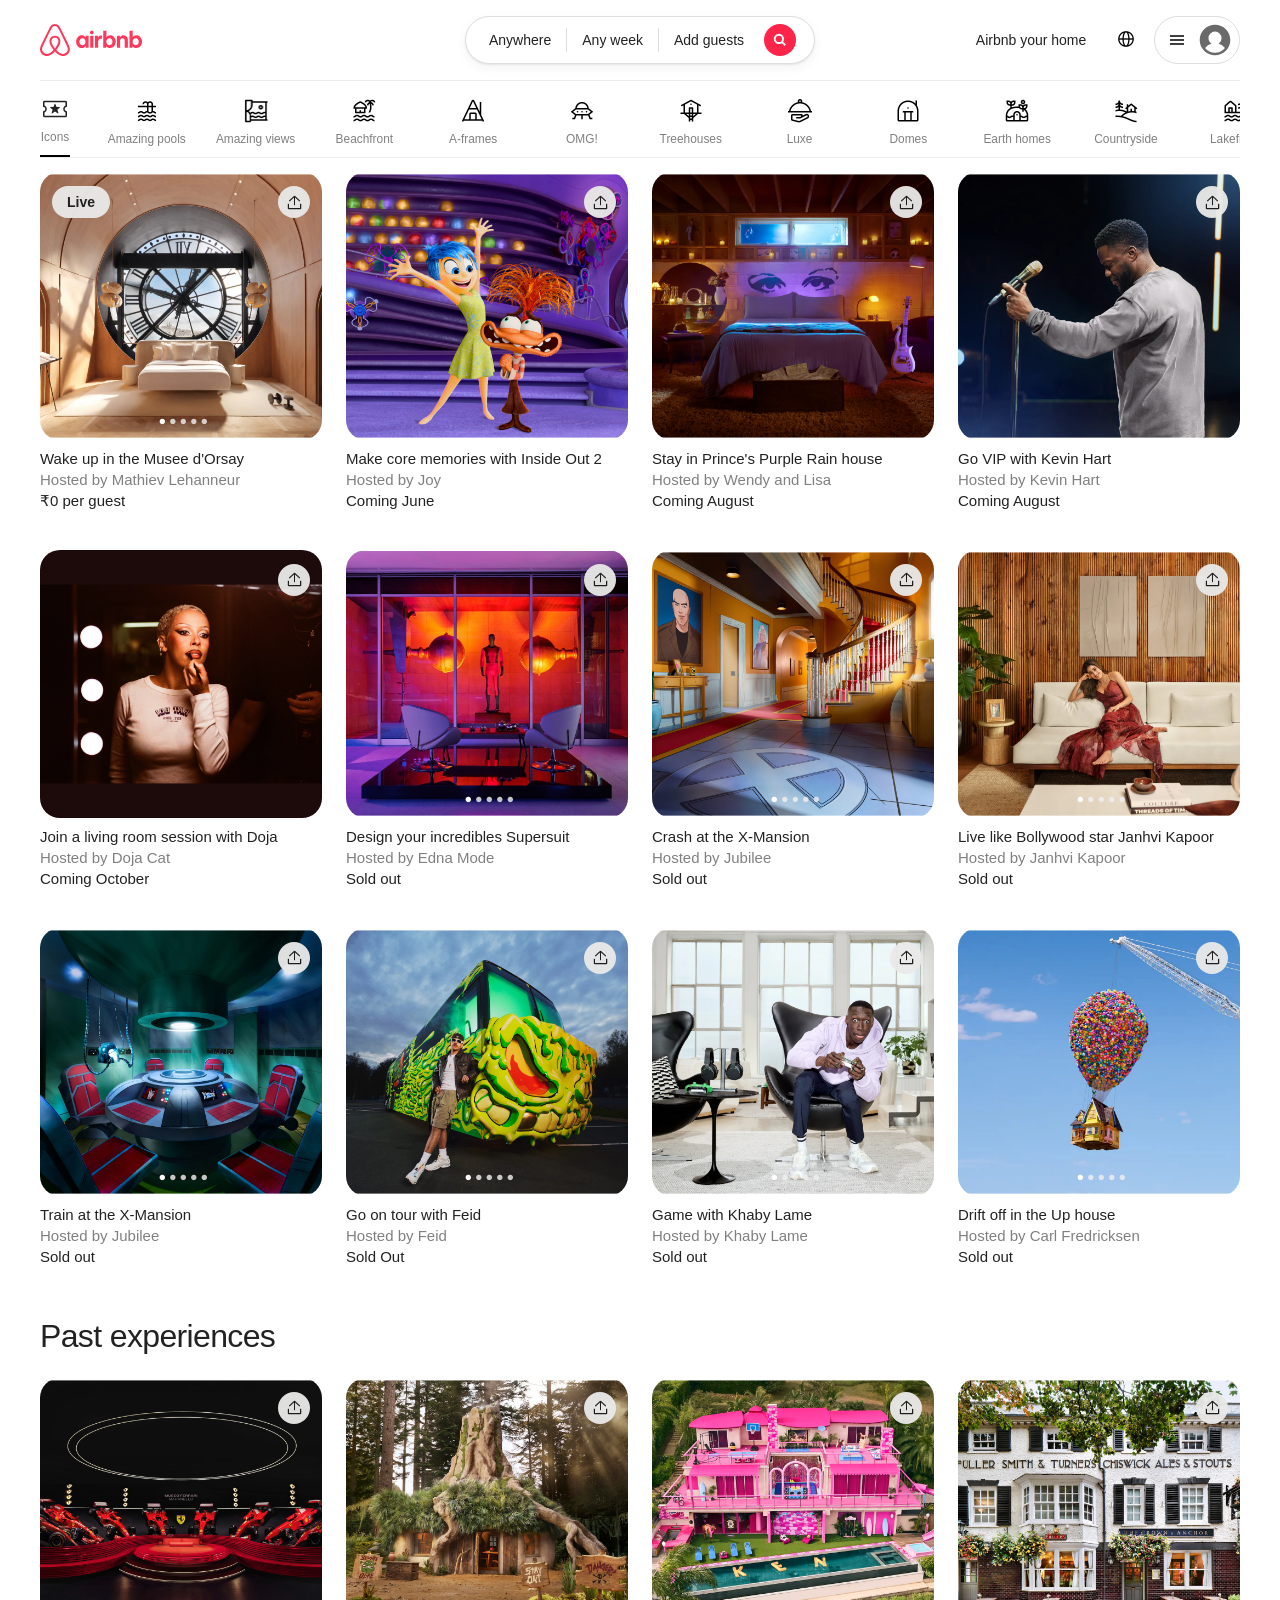
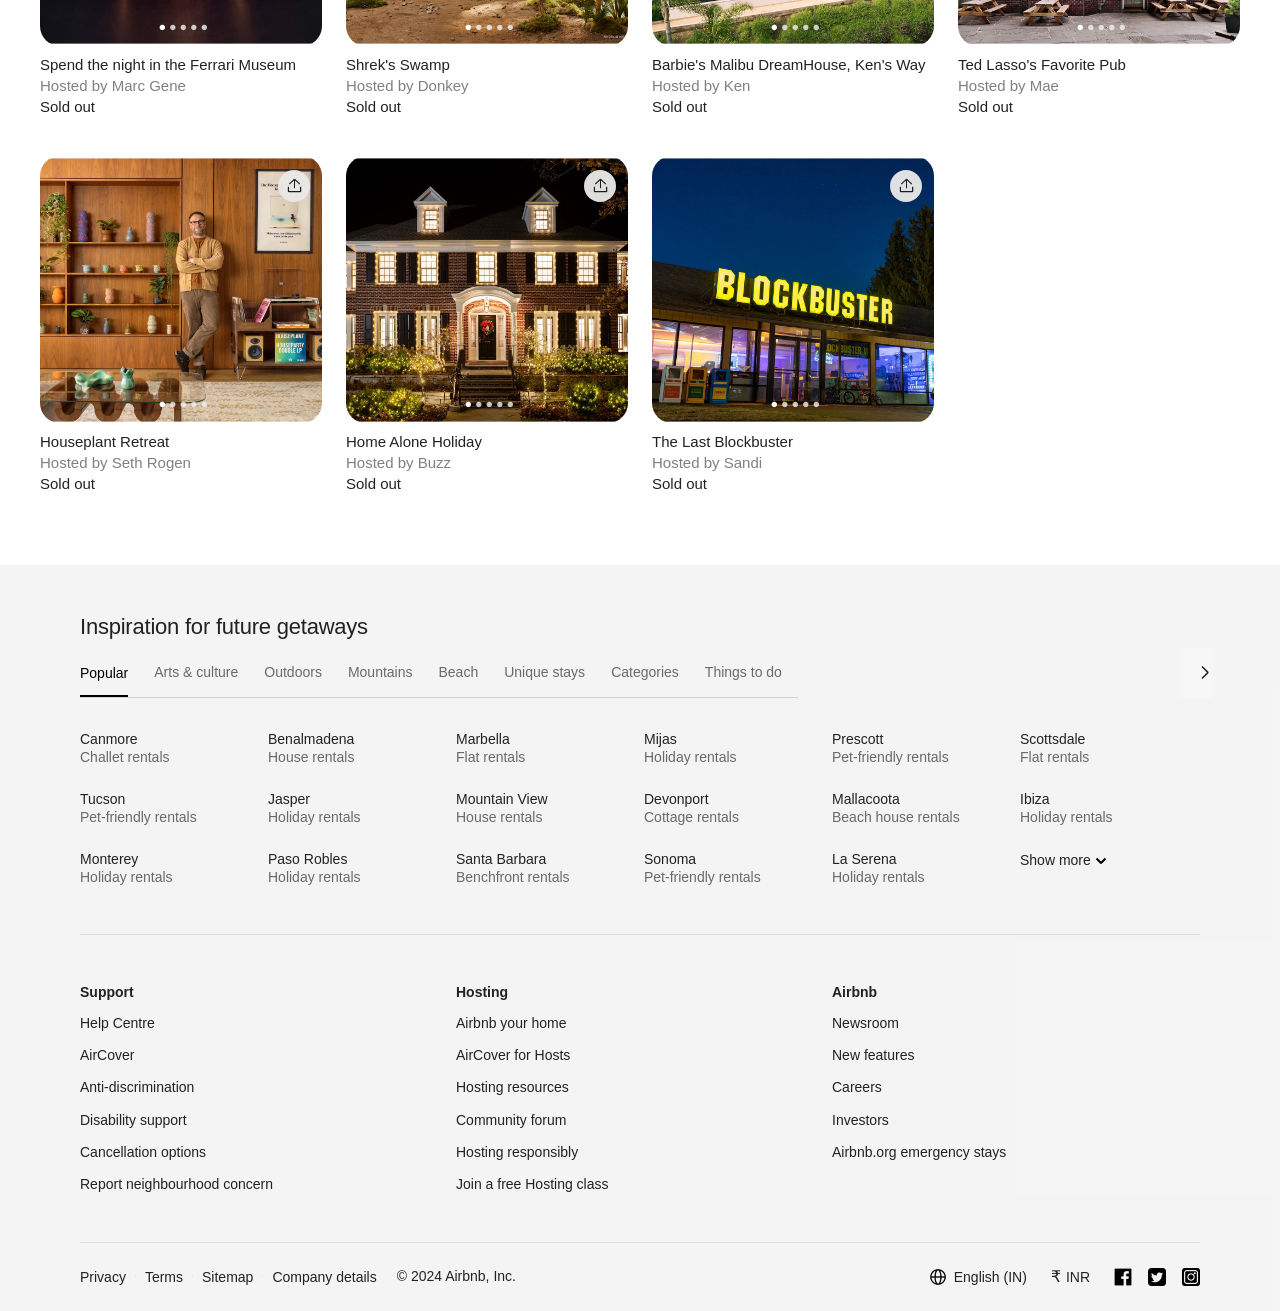
==== commit ae67c9d4: "updation final" ====
--- a/index.html
+++ b/index.html
@@ -8,6 +8,9 @@
     <link rel="icon" href="assets/icons/airbnb-icon.png" />
   </head>
   <body>
+     
+    <div class="top-nav container">
+      
     <header>
       <button class="search-area search-width-340">
         <span class="search-icon">
@@ -64,7 +67,6 @@
               <img src="assets/icons/hamburger.svg" alt="" />
             </span>
             <span class="user-png">
-              <!-- <img src="assets/icons/user.png" alt="" /> -->
               <svg xmlns="http://www.w3.org/2000/svg" viewBox="0 0 32 32" aria-hidden="true" role="presentation" focusable="false" style="display: block; height: 32px; width: 32px; fill: #6a6a6a;"><path d="M16 .7C7.56.7.7 7.56.7 16S7.56 31.3 16 31.3 31.3 24.44 31.3 16 24.44.7 16 .7zm0 28c-4.02 0-7.6-1.88-9.93-4.81a12.43 12.43 0 0 1 6.45-4.4A6.5 6.5 0 0 1 9.5 14a6.5 6.5 0 0 1 13 0 6.51 6.51 0 0 1-3.02 5.5 12.42 12.42 0 0 1 6.45 4.4A12.67 12.67 0 0 1 16 28.7z"></path></svg>
             </span>
           </span>
@@ -72,7 +74,7 @@
       </div>
     </header>
 
-    <menu class="container">
+    <menu >
       <div class="slidebar ">
         <span class="slidebar-item" style="min-width: 29.98px !important; ">
           <img src="assets/icons/airbnb_icons.webp" alt="" />
@@ -213,9 +215,10 @@
           <img src="assets/icons/farms_airbnb.jpg" alt="" />
           <p>Farms</p>
         </span>
-        
       </div>
     </menu>
+    
+    </div>
 
     <main class="container" id="first-main">
       <div class="main-body">
@@ -550,31 +553,39 @@
             ><p>Inspiration for future getaways</p></span
           >
         </div>
-        <div class="footer-slidebar">
-          <span class="footer-slidebar-item">
-            <p>Popular</p>
-          </span>
-          <span class="footer-slidebar-item">
-            <p>Arts & culture</p>
-          </span>
-          <span class="footer-slidebar-item">
-            <p>Outdoors</p>
-          </span>
-          <span class="footer-slidebar-item">
-            <p>Mountains</p>
-          </span>
-          <span class="footer-slidebar-item">
-            <p>Beach</p>
-          </span>
-          <span class="footer-slidebar-item">
-            <p>Unique stays</p>
-          </span>
-          <span class="footer-slidebar-item">
-            <p>Categories</p>
-          </span>
-          <span class="footer-slidebar-item">
-            <p>Things to do</p>
-          </span>
+        <div class="footer-slider-outer">
+          <div class="footer-slider">
+            <div class="footer-slidebar">
+              <span class="footer-slidebar-item">
+                <p>Popular</p>
+              </span>
+              <span class="footer-slidebar-item">
+                <p>Arts & culture</p>
+              </span>
+              <span class="footer-slidebar-item">
+                <p>Outdoors</p>
+              </span>
+              <span class="footer-slidebar-item">
+                <p>Mountains</p>
+              </span>
+              <span class="footer-slidebar-item">
+                <p>Beach</p>
+              </span>
+              <span class="footer-slidebar-item">
+                <p>Unique stays</p>
+              </span>
+              <span class="footer-slidebar-item">
+                <p>Categories</p>
+              </span>
+              <span class="footer-slidebar-item">
+                <p>Things to do</p>
+              </span>
+            </div>
+            
+          </div>
+          <div class="footer-slider-right-arrow">
+            <svg xmlns="http://www.w3.org/2000/svg" viewBox="0 0 32 32" aria-label="scroll tabs forward" role="img" focusable="false" style="display: block; fill: none; height: 16px; width: 16px; stroke: currentcolor; stroke-width: 3; overflow: visible;"><path fill="none" d="m12 4 11.3 11.3a1 1 0 0 1 0 1.4L12 28"></path></svg>
+          </div>
         </div>
         <div class="footer-section-detail">
           <div class="row">
@@ -651,10 +662,11 @@
           </div>
           <div class="show-more-section">
             <p>Show more</p>
-          </div>
-        </div>
-
-        <div class="footer-tab-section container">
+            <img src="assets/icons/down-arrow.svg" alt="">
+          </div>
+        </div>
+
+        <div class="footer-tab-section ">
           <ul class="support-section">
             <li><span class="footer-tab-heading">Support</span></li>
             <li>Help Centre</li>
@@ -683,12 +695,11 @@
           </ul>
         </div>
 
-        <div class="end-footer container">
+        <div class="end-footer ">
           <div class="language-country">
             <img class="footer-globe" src="assets/icons/globe.png" alt="" />
-            <span class="language-country-text">&nbsp; &nbsp;English (IN)</span>
-            &nbsp; &nbsp;&nbsp; &nbsp;
-            <span class="currency">₹ INR</span>
+            <span class="language-country-text">English (IN)</span>
+            <span class="currency"><span>₹</span>INR</span>
             <span class="social-logo">
               <img src="assets/icons/facebook (1).png" alt="" />
               <img src="assets/icons/twitter-sign (1).png" alt="" />
@@ -705,7 +716,6 @@
             <span class="dot">•</span>
             <span class="last-end-footer-text">Company details</span>
           </div>
-          <br />
         </div>
       </div>
     </footer>
--- a/style.css
+++ b/style.css
@@ -70,6 +70,7 @@
   padding: 0;
   scroll-behavior: smooth;
   box-sizing: border-box;
+  list-style: none;
 }
 
 :root {
@@ -87,17 +88,26 @@
   color: #222222;
   margin: 0;
   -webkit-font-smoothing: antialiased;
-  display: block;
+  display: flex;
+  flex-direction: column;
 }
 
 /* --------------- Header --------------- */
+
+.top-nav {
+  background-color: #fff;
+  width: 100%;
+  position: fixed;
+  top: 0;
+  z-index: 100;
+  height: fit-content;
+}
 header {
   width: 100%;
   height: 80px;
   display: flex;
   align-items: center;
   justify-content: center;
-  position: fixed;
   z-index: 4;
   top: 0px;
   background-color: white;
@@ -180,15 +190,14 @@
 /* --------------- Menu --------------- */
 menu {
   overflow: hidden;
-  position: fixed;
   z-index: 30;
   top: 70px;
   background-color: transparent;
   overflow-x: scroll;
   scrollbar-width: none;
-  padding: 0 24px;
   border-bottom: 0.1px solid rgb(238, 236, 236);
   background-color: #fff;
+  z-index: 100;
 }
 menu .slidebar {
   display: flex;
@@ -227,6 +236,7 @@
   font-size: 0.85em;
   color: gray;
   font-weight: 500;
+  white-space: nowrap;
 }
 
 /* --------------- Main section --------------- */
@@ -238,7 +248,7 @@
   padding: 0;
   width: 100%;
   display: block;
-  margin-top: 158px;
+  margin-top: 166px;
 }
 
 .main-section-heading p {
@@ -256,7 +266,6 @@
   display: flex;
   flex-direction: column;
   row-gap: 2px;
-  /* margin-top: 1.5em; */
 }
 
 main .marble-section .marble-image {
@@ -265,6 +274,7 @@
   overflow: hidden;
   position: relative;
   aspect-ratio: 315.8/300;
+  font-size: 15px;
 }
 
 main .marble-section .marble .marble-image img {
@@ -280,7 +290,7 @@
   z-index: inherit;
   width: 50px;
   height: 30px;
-  top: 12px;
+  top: 14px;
   left: 12px;
   background-color: rgba(233, 233, 232, 0.952);
   border-radius: 50px;
@@ -289,26 +299,33 @@
   justify-content: center;
   font-size: 0.875rem;
   font-weight: 600;
-  padding: 14px 28px;
+  padding: 16px 29px;
 }
 
 main .marble-section .marble-image .overlay-text {
   position: absolute;
-  width: 30px;
-  height: 30px;
+  width: 32px;
+  height: 32px;
   border-radius: 50%;
-  top: 12px;
+  top: 14px;
   right: 12px;
   background-color: rgba(233, 233, 232, 0.952);
   z-index: inherit;
+
+  padding: 9.5px;
+
+  display: flex;
+  justify-content: center;
+  align-items: center;
 }
 
 main .marble-section .marble-image .overlay-text-bottom-dots {
   position: absolute;
   z-index: inherit;
-  bottom: 15px;
+  bottom: 10px;
   width: 20%;
-  margin-left: 41%;
+  left: 50%;
+  transform: translateX(-40%);
   letter-spacing: 0.18rem;
   color: rgba(240, 239, 239, 0.815);
   font-size: 0.84em;
@@ -319,9 +336,8 @@
 }
 
 main .marble-section .marble-image .overlay-text img {
-  width: 12px;
-  height: 12px;
-  margin: 9px;
+  width: 13px;
+  height: 13px;
 }
 
 .doja-img {
@@ -338,16 +354,15 @@
 
 .marble .marble-heading {
   margin-top: 7px;
-  font-size: 1em;
-  font-weight: 550;
+  font-size: 15px;
+  font-weight: 500;
   line-height: 19px;
   color: #222222;
 }
 
 .marble .name {
-  /* line-height: inherit; */
   overflow: clip;
-  font-size: 0.905rem;
+  font-size: 15px;
   color: gray;
   line-height: 19px;
 }
@@ -361,14 +376,12 @@
 
 .marble .last .last-insider {
   font-weight: 500;
-  /* font-size: 0.9em; */
 }
 
 /* ---------------Main section for Past experience --------------- */
 
 #past-experiences {
   margin: 0px;
-  /* margin-top: 52px; */
   margin: 52px 0 24px;
 }
 
@@ -386,13 +399,16 @@
 /* --------------- Footer section 1 --------------- */
 footer {
   background-color: rgba(241, 241, 241, 0.74);
-  padding: 6%;
-  padding-bottom: 2%;
-  padding-left: 1.6rem;
-  padding-right: 3.8%;
-  margin-top: 3.2rem;
+  padding: 48px 24px 26px;
+  margin-top: 56px;
   overflow: hidden;
-  padding-top: 48px;
+  padding-top: 46px;
+  margin-bottom: 63px;
+}
+
+.footer-heading-section {
+  margin-bottom: 10px;
+  height: 26px;
 }
 
 footer .footer-section-1 .footer-heading p {
@@ -403,36 +419,78 @@
 
 footer .footer-section-1 .footer-slidebar {
   display: flex;
-  gap: 1.1rem;
   flex-direction: row;
   align-items: center;
-  width: 900%;
+  width: fit-content;
   border-bottom: 1px solid rgb(211, 211, 211);
 }
 
 footer .footer-slidebar .footer-slidebar-item {
   height: 100%;
-  padding-top: 0.8rem;
-  padding-bottom: 0.8rem;
-  margin-right: 10px;
+  margin: 16px;
+  margin-bottom: 0px;
+  margin-top: 6px;
+  margin-left: 0px;
+  padding-bottom: 10px;
+  padding-top: 10px;
+  padding-left: 10px;
+  margin-bottom: 6px;
+}
+
+.footer-slider-outer {
+  position: relative;
+}
+
+.footer-slider {
+  overflow: hidden;
+  overflow-x: scroll;
+  scrollbar-width: none;
+  z-index: 3;
+}
+
+.footer-slider-right-arrow {
+  position: absolute;
+  top: 50%;
+  transform: translateY(-50%);
+  right: -12px;
+  z-index: 5;
+  width: 36px;
+  height: 100%;
+  display: flex;
+  align-items: center;
+  justify-content: flex-end;
+  background-color: transparent;
+  background: rgb(255, 255, 255);
+  background: linear-gradient(
+    90deg,
+    rgba(255, 255, 255, 0) 0%,
+    rgba(247, 247, 247, 1) 40%
+  );
 }
 
 footer .footer-slidebar .footer-slidebar-item p {
-  color: rgb(146, 146, 146);
-  font-weight: 600;
-  letter-spacing: 0.024em;
+  color: rgb(106, 106, 106);
+  font-weight: 500;
+  line-height: 18px;
+  white-space: nowrap;
 }
 
 footer .footer-slidebar .footer-slidebar-item:nth-child(1) {
   border-bottom: 2.5px solid black;
+  margin-left: 0px;
+  padding-left: 0;
+  margin-bottom: 0;
+  padding-bottom: 13.5px;
 }
 
 footer .footer-section-detail {
   margin-top: 2rem;
+  margin-bottom: 48px;
   display: grid;
   grid-template-columns: repeat(2, 1fr);
   grid-template-rows: repeat(4, 1fr);
-  row-gap: 1.2rem;
+  row-gap: 24px;
+  column-gap: 8px;
 }
 
 footer .footer-slidebar .footer-slidebar-item:nth-child(1) p {
@@ -440,13 +498,12 @@
 }
 
 footer .footer-section-detail .footer-heading-detail {
-  font-size: 0.9rem;
+  font-size: 14px;
   font-weight: 500;
   color: #222222;
   text-overflow: ellipsis;
-  line-height: 1.125rem;
-  font-family: "Circular", -apple-system, "BlinkMacSystemFont", "Roboto",
-    "Helvetica Neue", sans-serif;
+  letter-spacing: normal;
+  line-height: 18px;
 }
 
 footer .footer-section-detail {
@@ -458,29 +515,48 @@
 }
 
 footer .footer-section-detail .footer-details {
-  color: rgb(158, 156, 156);
-  font-size: 1em;
+  color: #6a6a6a;
+  font-size: 14px;
+  line-height: 18px;
+  letter-spacing: normal;
 }
 
 .footer-section-detail .row:nth-child(n + 8) {
   display: none;
+}
+
+.show-more-section {
+  width: fit-content;
+  font-weight: 500;
+  display: flex;
+  gap: 4px;
+}
+
+.show-more-section img {
+  width: 12px;
+  height: 12px;
+  margin-top: 4px;
 }
 
 /* --------------- Footer tab section --------------- */
 .footer-tab-section {
   margin-top: 0.05rem;
   display: grid;
-  grid-template-rows: repeat(3, 1fr);
-  padding-top: 1.43rem;
-  padding-bottom: 0rem;
+  margin: 0 -24px;
 }
 
 .footer-tab-section ul {
-  line-height: 2.3em;
-  padding-top: 1.8em;
-  padding-bottom: 1.3em;
-  border-bottom: 0.5px solid rgb(212, 212, 212);
-  border-top: 0.5px solid rgb(212, 212, 212);
+  padding: 24px;
+  border-top: 1px solid #dddddd;
+  display: flex;
+  flex-direction: column;
+  gap: 12px;
+}
+
+.footer-tab-section ul li:first-child {
+  height: 18px;
+  display: flex;
+  align-items: center;
 }
 
 .footer-tab-section .footer-tab-heading {
@@ -489,55 +565,70 @@
   font-weight: 600;
 }
 
-.footer-tab-section ul:nth-child(1) {
-  grid-row: 1/2;
-}
-
 .footer-tab-section ul:nth-child(2) {
   grid-row: 2/3;
 }
 
 .footer-tab-section ul:nth-child(3) {
-  grid-row: 3/4;
   height: fit-content;
-}
-
-footer .footer-tab-section ul li {
-  list-style-type: none;
-  letter-spacing: 0.03em;
 }
 
 /* --------------- end footer section --------------- */
 footer .end-footer {
-  padding-top: 1.2rem;
+  padding-top: 24px;
+  border-top: 1px solid #dddddd;
+  color: rgb(34, 34, 34);
 }
 
 footer .end-footer .language-country {
   display: flex;
   align-items: center;
-  font-size: 0.78rem;
-  font-weight: 600;
+  font-weight: 500;
+  line-height: 18px;
+  margin-bottom: 23px;
+}
+
+footer .end-footer .language-country-text {
+  margin-right: 24px;
+}
+
+footer .end-footer .currency span {
+  margin-right: 5px;
+  font-size: 16px;
 }
 
 footer .end-footer .language-country .footer-globe {
-  width: 15px;
+  width: 16px;
   height: auto;
+  margin-right: 8px;
 }
 
 footer .end-footer .social-logo {
   display: none;
 }
 footer .end-footer .common-style-footer {
-  color: rgb(109, 108, 108);
-  padding-top: 0.5rem;
+  color: rgb(34, 34, 34);
+  font-weight: 400;
+  line-height: 18px;
+  margin-bottom: 2px;
 }
 
 footer .end-footer .privacy-terms {
-  letter-spacing: 0.05em;
+  display: flex;
+  align-items: center;
+  height: 28px;
+  padding-top: 2px;
+  line-height: 18px;
+  margin-bottom: 0;
 }
 
 footer .end-footer .dot {
-  font-size: 10px;
+  font-size: 1px;
+  font-weight: 100;
+  width: 19px;
+  display: flex;
+  justify-content: center;
+  align-items: center;
 }
 
 /* --------------- Tablet view screen size --------------- */
@@ -553,18 +644,14 @@
   main .marble-section {
     display: grid;
     grid-template-columns: repeat(2, 1fr);
-    gap: 1.7em;
-  }
-
-  footer .end-footer {
-    padding-top: 0px;
+    column-gap: 24px;
+    row-gap: 40px;
   }
 }
 
 @media screen and (min-width: 744px) {
   header {
     width: 100%;
-    padding: 0 40px;
     display: flex;
     align-items: center;
     height: 80px;
@@ -671,8 +758,6 @@
 
   header .search-width-744 button .search-icon {
     background-color: rgb(255, 36, 73);
-    /* width: 1.8rem;
-    height: 1.8rem; */
     width: 32px;
     height: 32px;
     border-radius: 50px;
@@ -783,6 +868,16 @@
   menu .slidebar {
     gap: 2.5rem;
   }
+
+  menu .slidebar-item {
+    gap: 6px;
+  }
+
+  menu .slidebar-item:nth-child(1) {
+    padding-bottom: 10px;
+    margin-bottom: 6px;
+  }
+
   .main-body {
     display: flex;
     justify-content: center;
@@ -798,12 +893,11 @@
   }
 
   main {
-    margin-top: 7.5rem;
+    margin-top: 124px;
   }
 
   main .marble-section {
     width: 100%;
-    /* margin: 3rem 0; */
     margin-top: 3rem;
   }
 
@@ -811,11 +905,12 @@
     margin-top: 0;
   }
 
-  .main-section-heading p {
-    /* margin-left: 1.5rem; */
-  }
-  a footer {
-    padding-left: 2rem;
+  footer {
+    margin-bottom: 0;
+    padding-left: 40px;
+    padding-right: 40px;
+    padding-bottom: 24px;
+    margin-top: 48px;
   }
 
   footer .footer-section-detail {
@@ -842,21 +937,21 @@
     align-items: center;
   }
 
-  .end-footer .language-country {
+  footer .end-footer .language-country {
     display: flex;
     align-items: center;
     justify-content: space-around;
-  }
-
-  .language-country-text,
-  .currency {
-    font-size: 0.8rem;
+    margin-bottom: 16px;
+  }
+
+  footer .end-footer .privacy-terms {
+    height: 20.016px;
+    padding-top: 0;
   }
 
   .social-logo {
-    width: 6rem;
-    height: 2rem;
-    padding-left: 2rem;
+    gap: 16px;
+    margin-left: 48px;
     display: flex;
     align-items: center;
     justify-content: space-between;
@@ -866,9 +961,8 @@
     width: 18px;
     height: auto;
   }
-
-  .language-country .currency::after {
-    content: "\00a0 \00a0 \00a0 \00a0 \00a0";
+  footer .end-footer .privacy-terms {
+    padding: 0;
   }
 }
 
@@ -906,25 +1000,13 @@
 
   .footer-tab-section {
     display: flex;
-
-    display: grid;
-    grid-template-rows: repeat(1, 1fr);
-    grid-template-columns: repeat(3, 1fr);
-  }
-
-  .footer-tab-section ul:nth-child(1) {
-    grid-column: 1/2;
-    grid-row: 1/-1;
-  }
-
-  .footer-tab-section ul:nth-child(2) {
-    grid-column: 2/3;
-    grid-row: 1/2;
-  }
-
-  .footer-tab-section ul:nth-child(3) {
-    grid-column: 3/4;
-    grid-row: 1/3;
+    margin: 0;
+    gap: 8px;
+  }
+
+  .footer-tab-section ul {
+    padding: 48px 0;
+    flex: 1 1 100%;
   }
 
   .footer-tab-section ul {
@@ -932,8 +1014,7 @@
   }
 
   .footer-tab-section {
-    border-bottom: 0.5px solid rgb(212, 212, 212);
-    border-top: 0.5px solid rgb(212, 212, 212);
+    border-top: 1px solid #dddddd;
   }
 }
 
@@ -965,10 +1046,15 @@
     grid-template-columns: repeat(4, 1fr);
   }
 
+  footer {
+    padding-left: 80px;
+    padding-right: 80px;
+  }
+
   footer .footer-section-detail {
     display: grid;
     grid-template-columns: repeat(6, 1fr);
-    grid-template-rows: rows(3, 1fr);
+    grid-template-rows: repeat(3, 1fr);
   }
 
   .footer-section-detail .row:nth-child(n + 12) {
@@ -980,14 +1066,17 @@
   }
 
   footer .end-footer {
-    display: grid;
-    grid-template-columns: repeat(15, 1fr);
-    grid-template-rows: repeat(1, 1fr);
+    flex-direction: row-reverse;
+    position: relative;
+    align-items: center;
+    justify-content: flex-end;
   }
 
   footer .end-footer .year-airbnb {
-    grid-column: 1/3;
-    grid-row: 1/2;
+    margin-left: 20px;
+  }
+  .social-logo {
+    margin-left: 24px;
   }
 
   footer .end-footer .privacy-terms {
@@ -1001,26 +1090,27 @@
   }
 
   footer .end-footer .language-country {
-    width: 19rem;
     display: flex;
     justify-content: center;
     align-items: center;
+    margin-bottom: 0;
+    position: absolute;
+    right: 0;
   }
 }
 
 @media screen and (min-width: 1440px) {
-  header,
   .container {
     padding: 0 80px;
   }
 
-  /* #first-main {
-    margin-top
-  } */
+  .footer-section-1 {
+    max-width: 1541.33px;
+    margin: 0 auto;
+  }
 }
 
 @media screen and (min-width: 1640px) {
-  menu,
   main {
     padding: 3rem;
     padding-bottom: 0;
@@ -1040,12 +1130,6 @@
     display: grid;
     grid-template-columns: repeat(5, 1fr);
     gap: 1rem;
-    /* margin-left: 4rem;
-    margin-right: 4rem; */
-  }
-
-  .main-section-heading p {
-    /* margin-left: 5.2rem; */
   }
 
   main .marble-section .marble {
@@ -1070,12 +1154,6 @@
     padding-top: 3.5rem;
   }
 
-  footer .end-footer {
-    padding-top: 1em;
-    display: grid;
-    grid-template-columns: repeat(30, 1fr);
-  }
-
   footer .end-footer .year-airbnb {
     grid-column: 1/4;
   }
@@ -1094,12 +1172,11 @@
 }
 
 @media screen and (min-width: 1880px) {
-  header,
   .container {
     max-width: 2360px;
-    /* margin: 0 auto; */
     margin-left: auto;
     margin-right: auto;
+    box-sizing: content-box;
   }
 
   menu .slidebar {
